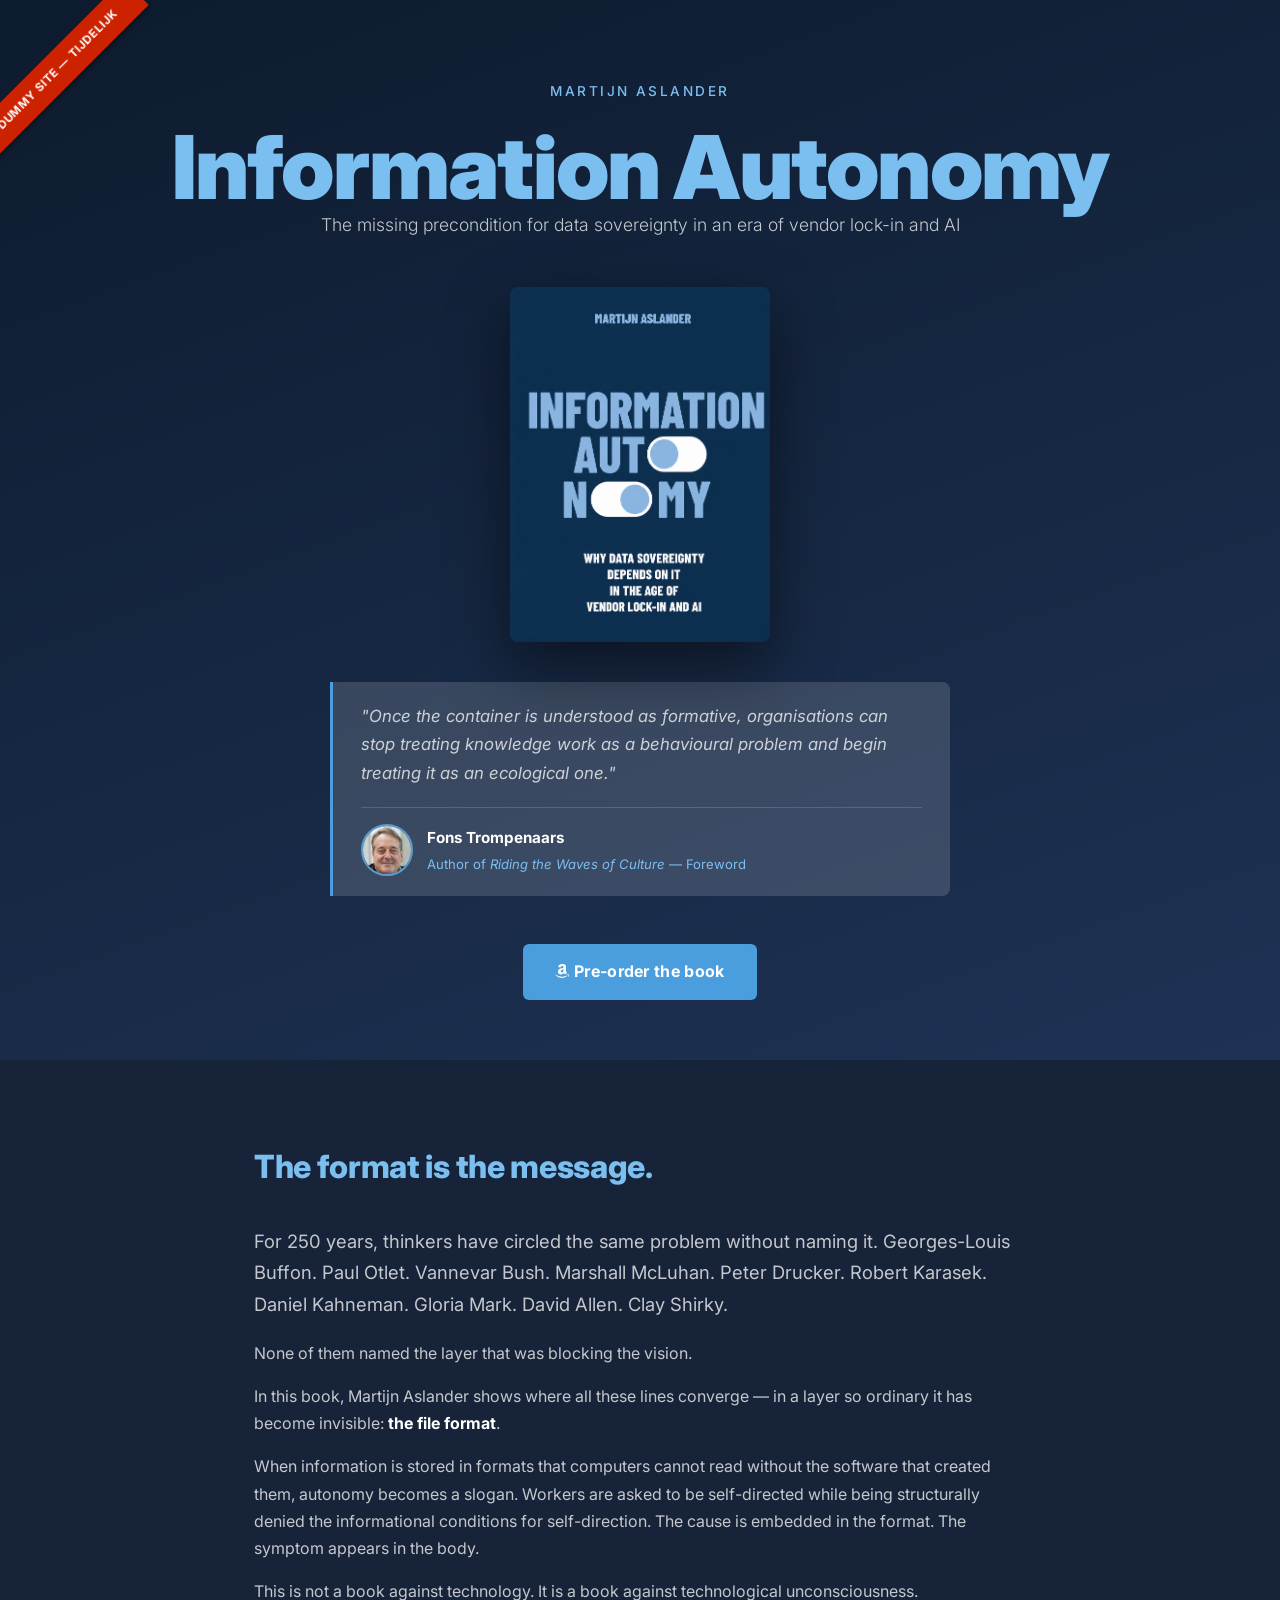
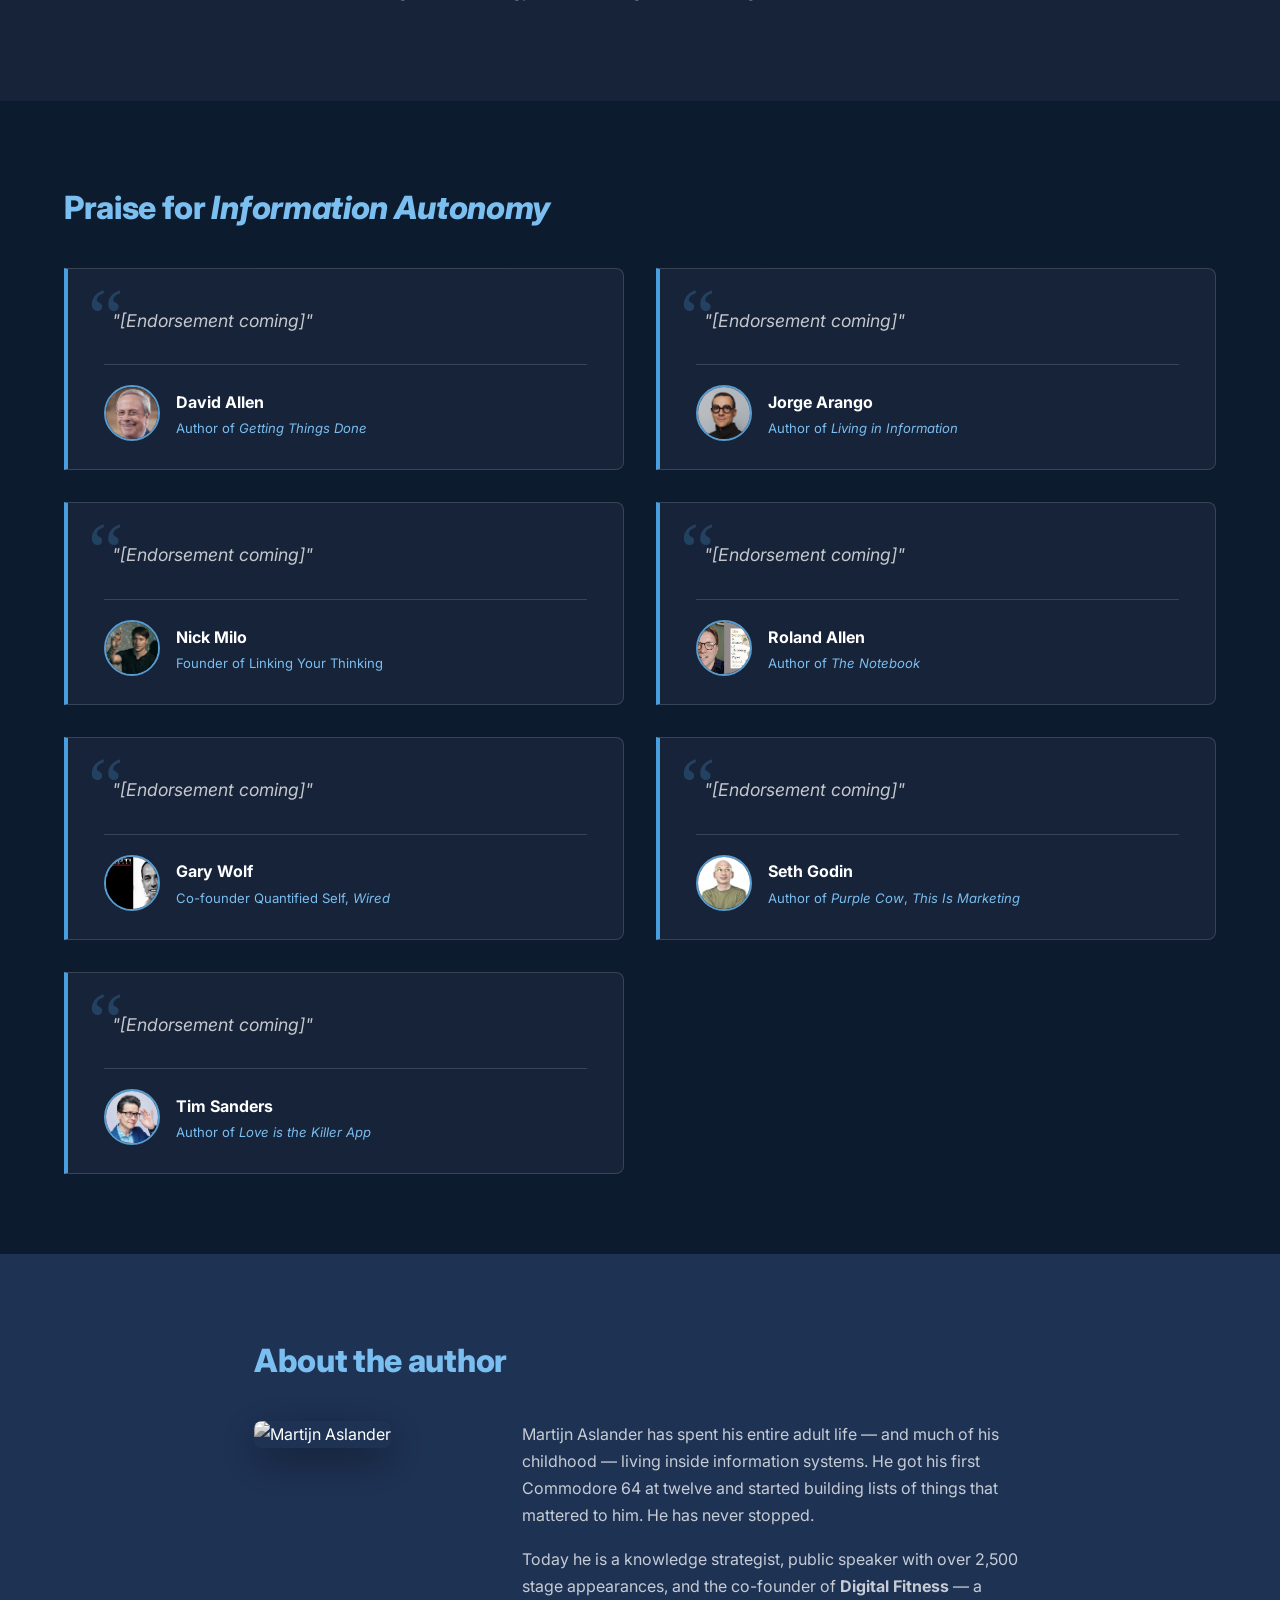
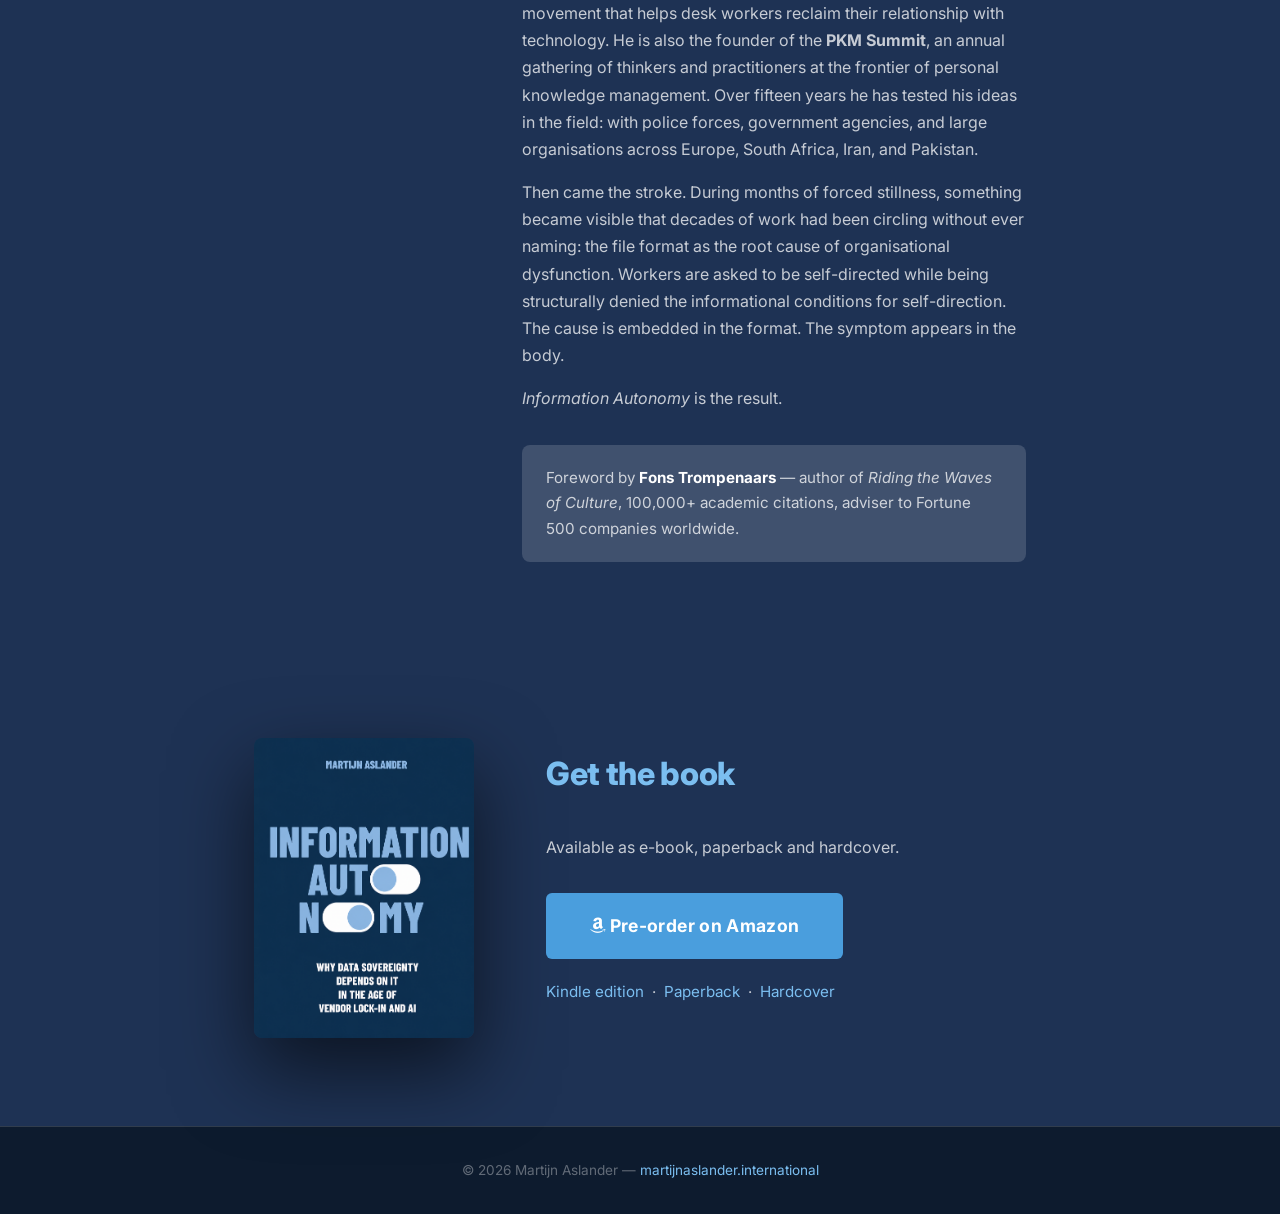
==== index.html @ 69459c2e "Add Fons Trompenaars photo to hero quote with attribution Co-Authored-By: Claude Sonnet 4.6 <noreply" ====
<!DOCTYPE html>
<html lang="en">
<head>
  <meta charset="UTF-8">
  <meta name="viewport" content="width=device-width, initial-scale=1.0">
  <meta name="description" content="Information Autonomy — The missing precondition for data sovereignty in an era of vendor lock-in and AI. By Martijn Aslander. Foreword by Fons Trompenaars.">
  <title>Information Autonomy — Martijn Aslander</title>
  <link rel="preconnect" href="https://fonts.googleapis.com">
  <link rel="preconnect" href="https://fonts.gstatic.com" crossorigin>
  <link href="https://fonts.googleapis.com/css2?family=Inter:wght@300;400;500;600;700;800;900&display=swap" rel="stylesheet">
  <link rel="stylesheet" href="style.css">
  <link rel="stylesheet" href="https://cdnjs.cloudflare.com/ajax/libs/font-awesome/6.5.0/css/all.min.css">
</head>
<body>
  <div class="ribbon">Dummy Site — tijdelijk</div>

  <!-- HERO -->
  <section class="hero">
    <div class="container">
      <p class="author-name">Martijn Aslander</p>
      <h1 class="book-title">Information Autonomy</h1>
      <p class="subtitle">The missing precondition for data sovereignty in an era of vendor lock-in and AI</p>
      <div class="hero-cover">
        <img src="cover.png" alt="Information Autonomy — book cover" />
      </div>
      <blockquote class="hero-quote">
        <p class="hero-quote-text">"Once the container is understood as formative, organisations can stop treating knowledge work as a behavioural problem and begin treating it as an ecological one."</p>
        <cite>
          <img src="photos/fons-trompenaars.jpg" alt="Fons Trompenaars" class="hero-quote-photo" />
          <span class="hero-quote-attribution">
            <strong>Fons Trompenaars</strong>
            <span>Author of <em>Riding the Waves of Culture</em> — Foreword</span>
          </span>
        </cite>
      </blockquote>
      <a href="#order" class="btn-primary"><i class="fa-brands fa-amazon"></i> Pre-order the book</a>
    </div>
  </section>

  <!-- ARGUMENT -->
  <section class="argument">
    <div class="container">
      <h2>The format is the message.</h2>
      <p class="lead">For 250 years, thinkers have circled the same problem without naming it. Georges-Louis Buffon. Paul Otlet. Vannevar Bush. Marshall McLuhan. Peter Drucker. Robert Karasek. Daniel Kahneman. Gloria Mark. David Allen. Clay Shirky.</p>
      <p>None of them named the layer that was blocking the vision.</p>
      <p>In this book, Martijn Aslander shows where all these lines converge — in a layer so ordinary it has become invisible: <strong>the file format</strong>.</p>
      <p>When information is stored in formats that computers cannot read without the software that created them, autonomy becomes a slogan. Workers are asked to be self-directed while being structurally denied the informational conditions for self-direction. The cause is embedded in the format. The symptom appears in the body.</p>
      <p>This is not a book against technology. It is a book against technological unconsciousness.</p>
    </div>
  </section>

  <!-- ENDORSEMENTS -->
  <section class="endorsements">
    <div class="container">
      <h2>Praise for <em>Information Autonomy</em></h2>
      <div class="quotes-grid">

        <div class="quote-card">
          <p class="quote-text">"[Endorsement coming]"</p>
          <div class="quote-header">
            <img src="photos/david-allen.jpg" alt="David Allen" class="quote-photo" onerror="this.style.display='none'" />
            <div>
              <p class="quote-author">David Allen</p>
              <p class="quote-role">Author of <em>Getting Things Done</em></p>
            </div>
          </div>
        </div>

        <div class="quote-card">
          <p class="quote-text">"[Endorsement coming]"</p>
          <div class="quote-header">
            <img src="photos/jorge-arango.jpg" alt="Jorge Arango" class="quote-photo" onerror="this.style.display='none'" />
            <div>
              <p class="quote-author">Jorge Arango</p>
              <p class="quote-role">Author of <em>Living in Information</em></p>
            </div>
          </div>
        </div>

        <div class="quote-card">
          <p class="quote-text">"[Endorsement coming]"</p>
          <div class="quote-header">
            <img src="photos/nick-milo.jpg" alt="Nick Milo" class="quote-photo" onerror="this.style.display='none'" />
            <div>
              <p class="quote-author">Nick Milo</p>
              <p class="quote-role">Founder of Linking Your Thinking</p>
            </div>
          </div>
        </div>

        <div class="quote-card">
          <p class="quote-text">"[Endorsement coming]"</p>
          <div class="quote-header">
            <img src="photos/roland-allen.jpg" alt="Roland Allen" class="quote-photo" onerror="this.style.display='none'" />
            <div>
              <p class="quote-author">Roland Allen</p>
              <p class="quote-role">Author of <em>The Notebook</em></p>
            </div>
          </div>
        </div>

        <div class="quote-card">
          <p class="quote-text">"[Endorsement coming]"</p>
          <div class="quote-header">
            <img src="photos/gary-wolf.jpg" alt="Gary Wolf" class="quote-photo" onerror="this.style.display='none'" />
            <div>
              <p class="quote-author">Gary Wolf</p>
              <p class="quote-role">Co-founder Quantified Self, <em>Wired</em></p>
            </div>
          </div>
        </div>

        <div class="quote-card">
          <p class="quote-text">"[Endorsement coming]"</p>
          <div class="quote-header">
            <img src="photos/seth-godin.jpg" alt="Seth Godin" class="quote-photo" onerror="this.style.display='none'" />
            <div>
              <p class="quote-author">Seth Godin</p>
              <p class="quote-role">Author of <em>Purple Cow</em>, <em>This Is Marketing</em></p>
            </div>
          </div>
        </div>

        <div class="quote-card">
          <p class="quote-text">"[Endorsement coming]"</p>
          <div class="quote-header">
            <img src="photos/tim-sanders.jpg" alt="Tim Sanders" class="quote-photo" onerror="this.style.display='none'" />
            <div>
              <p class="quote-author">Tim Sanders</p>
              <p class="quote-role">Author of <em>Love is the Killer App</em></p>
            </div>
          </div>
        </div>

      </div>
    </div>
  </section>

  <!-- ABOUT -->
  <section class="about">
    <div class="container">
      <h2>About the author</h2>
      <div class="about-inner">
        <div class="about-photo">
          <img src="martijn.jpg" alt="Martijn Aslander" />
        </div>
        <div class="about-text">
          <p>Martijn Aslander has spent his entire adult life — and much of his childhood — living inside information systems. He got his first Commodore 64 at twelve and started building lists of things that mattered to him. He has never stopped.</p>
          <p>Today he is a knowledge strategist, public speaker with over 2,500 stage appearances, and the co-founder of <strong>Digital Fitness</strong> — a movement that helps desk workers reclaim their relationship with technology. He is also the founder of the <strong>PKM Summit</strong>, an annual gathering of thinkers and practitioners at the frontier of personal knowledge management. Over fifteen years he has tested his ideas in the field: with police forces, government agencies, and large organisations across Europe, South Africa, Iran, and Pakistan.</p>
          <p>Then came the stroke. During months of forced stillness, something became visible that decades of work had been circling without ever naming: the file format as the root cause of organisational dysfunction. Workers are asked to be self-directed while being structurally denied the informational conditions for self-direction. The cause is embedded in the format. The symptom appears in the body.</p>
          <p><em>Information Autonomy</em> is the result.</p>
          <p class="foreword-note">Foreword by <strong>Fons Trompenaars</strong> — author of <em>Riding the Waves of Culture</em>, 100,000+ academic citations, adviser to Fortune 500 companies worldwide.</p>
        </div>
      </div>
    </div>
  </section>

  <!-- ORDER -->
  <section class="order" id="order">
    <div class="container">
      <div class="order-inner">
        <div class="order-cover">
          <img src="cover.png" alt="Information Autonomy book cover" />
        </div>
        <div class="order-content">
          <h2>Get the book</h2>
          <p>Available as e-book, paperback and hardcover.</p>
          <a href="#" class="btn-primary btn-large"><i class="fa-brands fa-amazon"></i> Pre-order on Amazon</a>
          <p class="order-links">
            <a href="#">Kindle edition</a> &nbsp;·&nbsp;
            <a href="#">Paperback</a> &nbsp;·&nbsp;
            <a href="#">Hardcover</a>
          </p>
        </div>
      </div>
    </div>
  </section>

  <!-- FOOTER -->
  <footer>
    <div class="container">
      <p>© 2026 Martijn Aslander — <a href="https://martijnaslander.international">martijnaslander.international</a></p>
    </div>
  </footer>

</body>
</html>
---- style.css ----
/* =============================================
   Information Autonomy — Website
   Kleurpalet gebaseerd op boekcover
   ============================================= */

:root {
  --navy:       #0d1b2e;
  --navy-mid:   #162338;
  --navy-light: #1e3254;
  --blue:       #4a9edd;
  --blue-light: #7bbef0;
  --white:      #ffffff;
  --white-dim:  rgba(255,255,255,0.75);
  --white-faint:rgba(255,255,255,0.15);
}

*, *::before, *::after { box-sizing: border-box; margin: 0; padding: 0; }

html { scroll-behavior: smooth; }

body {
  font-family: 'Inter', sans-serif;
  background: var(--navy);
  color: var(--white);
  line-height: 1.7;
}

.container {
  max-width: 820px;
  margin: 0 auto;
  padding: 0 24px;
}

/* ---- RIBBON ---- */
.ribbon {
  position: fixed;
  top: 52px;
  left: -52px;
  width: 220px;
  background: #cc2200;
  color: #fff;
  font-size: 0.72rem;
  font-weight: 700;
  letter-spacing: 0.05em;
  text-align: center;
  padding: 8px 0;
  transform: rotate(-45deg);
  z-index: 9999;
  text-transform: uppercase;
  box-shadow: 0 2px 8px rgba(0,0,0,0.4);
  white-space: nowrap;
}

/* ---- HERO ---- */
.hero {
  min-height: 100vh;
  display: flex;
  align-items: center;
  background: linear-gradient(160deg, var(--navy) 0%, var(--navy-light) 100%);
  padding: 80px 0 60px;
  text-align: center;
}

.hero .container {
  max-width: 1100px;
}

.hero-cover {
  margin: 32px auto;
  width: 260px;
}

.hero-cover img {
  width: 100%;
  border-radius: 8px;
  box-shadow: 0 24px 60px rgba(0,0,0,0.5);
}

.author-name {
  font-size: 0.85rem;
  font-weight: 500;
  letter-spacing: 0.18em;
  text-transform: uppercase;
  color: var(--blue-light);
  margin-bottom: 20px;
}

.book-title {
  font-size: clamp(2.8rem, 7vw, 5.5rem);
  font-weight: 900;
  line-height: 1.0;
  color: var(--blue-light);
  letter-spacing: -0.02em;
  margin-bottom: 0;
  white-space: nowrap;
}

.subtitle {
  font-size: 1.1rem;
  font-weight: 300;
  color: var(--white-dim);
  margin-bottom: 48px;
  line-height: 1.6;
}

.hero-quote {
  border-left: 3px solid var(--blue);
  padding: 20px 28px;
  margin: 0 auto 48px;
  max-width: 620px;
  text-align: left;
  font-size: 1.05rem;
  font-style: italic;
  color: var(--white-dim);
  background: var(--white-faint);
  border-radius: 0 8px 8px 0;
}

.hero-quote-text {
  margin: 0 0 20px 0;
}

.hero-quote cite {
  display: flex;
  align-items: center;
  gap: 14px;
  font-style: normal;
  border-top: 1px solid var(--white-faint);
  padding-top: 16px;
}

.hero-quote-photo {
  width: 52px;
  height: 52px;
  border-radius: 50%;
  object-fit: cover;
  object-position: top;
  border: 2px solid var(--blue);
  flex-shrink: 0;
  filter: grayscale(20%);
}

.hero-quote-attribution {
  display: flex;
  flex-direction: column;
  gap: 2px;
}

.hero-quote-attribution strong {
  color: var(--white);
  font-size: 0.95rem;
}

.hero-quote-attribution span {
  color: var(--blue-light);
  font-size: 0.82rem;
}

/* ---- BUTTONS ---- */
.btn-primary {
  display: inline-block;
  background: var(--blue);
  color: var(--white);
  font-weight: 700;
  font-size: 1rem;
  padding: 14px 32px;
  border-radius: 6px;
  text-decoration: none;
  transition: background 0.2s, transform 0.1s;
  letter-spacing: 0.02em;
}

.btn-primary:hover {
  background: var(--blue-light);
  transform: translateY(-1px);
}

.btn-large {
  font-size: 1.1rem;
  padding: 18px 44px;
}

.btn-secondary {
  display: inline-block;
  background: transparent;
  color: var(--blue-light);
  border: 2px solid var(--blue);
  font-weight: 700;
  font-size: 1rem;
  padding: 14px 32px;
  border-radius: 6px;
  text-decoration: none;
  transition: background 0.2s, color 0.2s;
  letter-spacing: 0.02em;
}

.btn-secondary:hover {
  background: var(--blue);
  color: var(--white);
}

.order-buttons {
  display: flex;
  gap: 16px;
  justify-content: center;
  flex-wrap: wrap;
  margin-bottom: 24px;
}

/* ---- SECTIONS ---- */
section {
  padding: 80px 0;
}

section h2 {
  font-size: 2rem;
  font-weight: 800;
  color: var(--blue-light);
  margin-bottom: 32px;
  letter-spacing: -0.01em;
}

/* ---- ARGUMENT ---- */
.argument {
  background: var(--navy-mid);
}

.argument .lead {
  font-size: 1.15rem;
  color: var(--white-dim);
  margin-bottom: 20px;
}

.argument p {
  color: var(--white-dim);
  margin-bottom: 16px;
  font-size: 1rem;
}

.argument strong {
  color: var(--white);
}

/* ---- ENDORSEMENTS ---- */
.endorsements {
  background: var(--navy);
}

.endorsements .container {
  max-width: 1200px;
}

.quotes-grid {
  display: grid;
  grid-template-columns: repeat(2, 1fr);
  gap: 32px;
}

.quote-card {
  background: var(--navy-mid);
  border: 1px solid var(--white-faint);
  border-left: 4px solid var(--blue);
  border-radius: 0 8px 8px 0;
  padding: 36px 36px 28px;
  display: flex;
  flex-direction: column;
  justify-content: space-between;
  position: relative;
}

.quote-card::before {
  content: '\201C';
  font-size: 5rem;
  color: var(--blue);
  opacity: 0.25;
  position: absolute;
  top: 8px;
  left: 20px;
  line-height: 1;
  font-family: Georgia, serif;
  pointer-events: none;
}

.quote-text {
  font-style: italic;
  color: var(--white-dim);
  font-size: 1.1rem;
  line-height: 1.8;
  margin: 0 0 28px 0;
  padding-left: 8px;
}

.quote-header {
  display: flex;
  align-items: center;
  gap: 16px;
  padding-top: 20px;
  border-top: 1px solid var(--white-faint);
}

.quote-photo {
  width: 56px;
  height: 56px;
  border-radius: 50%;
  object-fit: cover;
  object-position: top;
  border: 2px solid var(--blue);
  flex-shrink: 0;
  filter: grayscale(20%);
}

.quote-author {
  font-weight: 700;
  font-size: 1rem;
  color: var(--white);
  margin: 0 0 3px 0;
}

.quote-role {
  font-size: 0.82rem;
  color: var(--blue-light);
  margin: 0;
  line-height: 1.4;
}

/* ---- ABOUT ---- */
.about {
  background: var(--navy-light);
}

.about-inner {
  display: flex;
  gap: 48px;
  align-items: flex-start;
}

.about-photo {
  flex: 0 0 220px;
}

.about-photo img {
  width: 100%;
  border-radius: 8px;
  filter: grayscale(100%);
  box-shadow: 0 12px 40px rgba(0,0,0,0.4);
}

.about-text {
  flex: 1;
}

.about p {
  color: var(--white-dim);
  margin-bottom: 16px;
}

.foreword-note {
  margin-top: 32px;
  padding: 20px 24px;
  background: var(--white-faint);
  border-radius: 8px;
  font-size: 0.95rem;
}

.foreword-note strong {
  color: var(--white);
}

/* ---- ORDER ---- */
.order {
  background: var(--navy-light);
}

.order-inner {
  display: flex;
  gap: 72px;
  align-items: center;
}

.order-cover {
  flex: 0 0 220px;
}

.order-cover img {
  width: 100%;
  border-radius: 8px;
  box-shadow: 0 32px 80px rgba(0,0,0,0.6);
}

.order-content {
  flex: 1;
}

.order-content h2 {
  text-align: left;
}

.order p {
  color: var(--white-dim);
  margin-bottom: 32px;
}

.order-links {
  margin-top: 20px;
  font-size: 0.95rem;
}

.order-links a {
  color: var(--blue-light);
  text-decoration: none;
  transition: color 0.2s;
}

.order-links a:hover {
  color: var(--white);
  text-decoration: underline;
}

@media (max-width: 768px) {
  .order-inner { flex-direction: column; gap: 40px; text-align: center; }
  .order-cover { flex: 0 0 auto; width: 180px; }
  .order-content h2 { text-align: center; }
}

/* ---- FOOTER ---- */
footer {
  background: var(--navy);
  padding: 32px 0;
  text-align: center;
  font-size: 0.85rem;
  color: rgba(255,255,255,0.35);
  border-top: 1px solid var(--white-faint);
}

footer a {
  color: var(--blue-light);
  text-decoration: none;
}

/* ---- RESPONSIVE ---- */
@media (max-width: 768px) {
  .hero-inner { flex-direction: column-reverse; gap: 40px; }
  .hero-cover { flex: 0 0 auto; width: 220px; }
  .hero-text { text-align: center; }
  .about-inner { flex-direction: column; }
  .about-photo { flex: 0 0 auto; width: 180px; }
  .quotes-grid { grid-template-columns: 1fr; }
}

@media (max-width: 600px) {
  .book-title { font-size: 3.2rem; }
  .hero-quote { padding: 16px 18px; }
  section { padding: 56px 0; }
  section h2 { font-size: 1.6rem; }
}
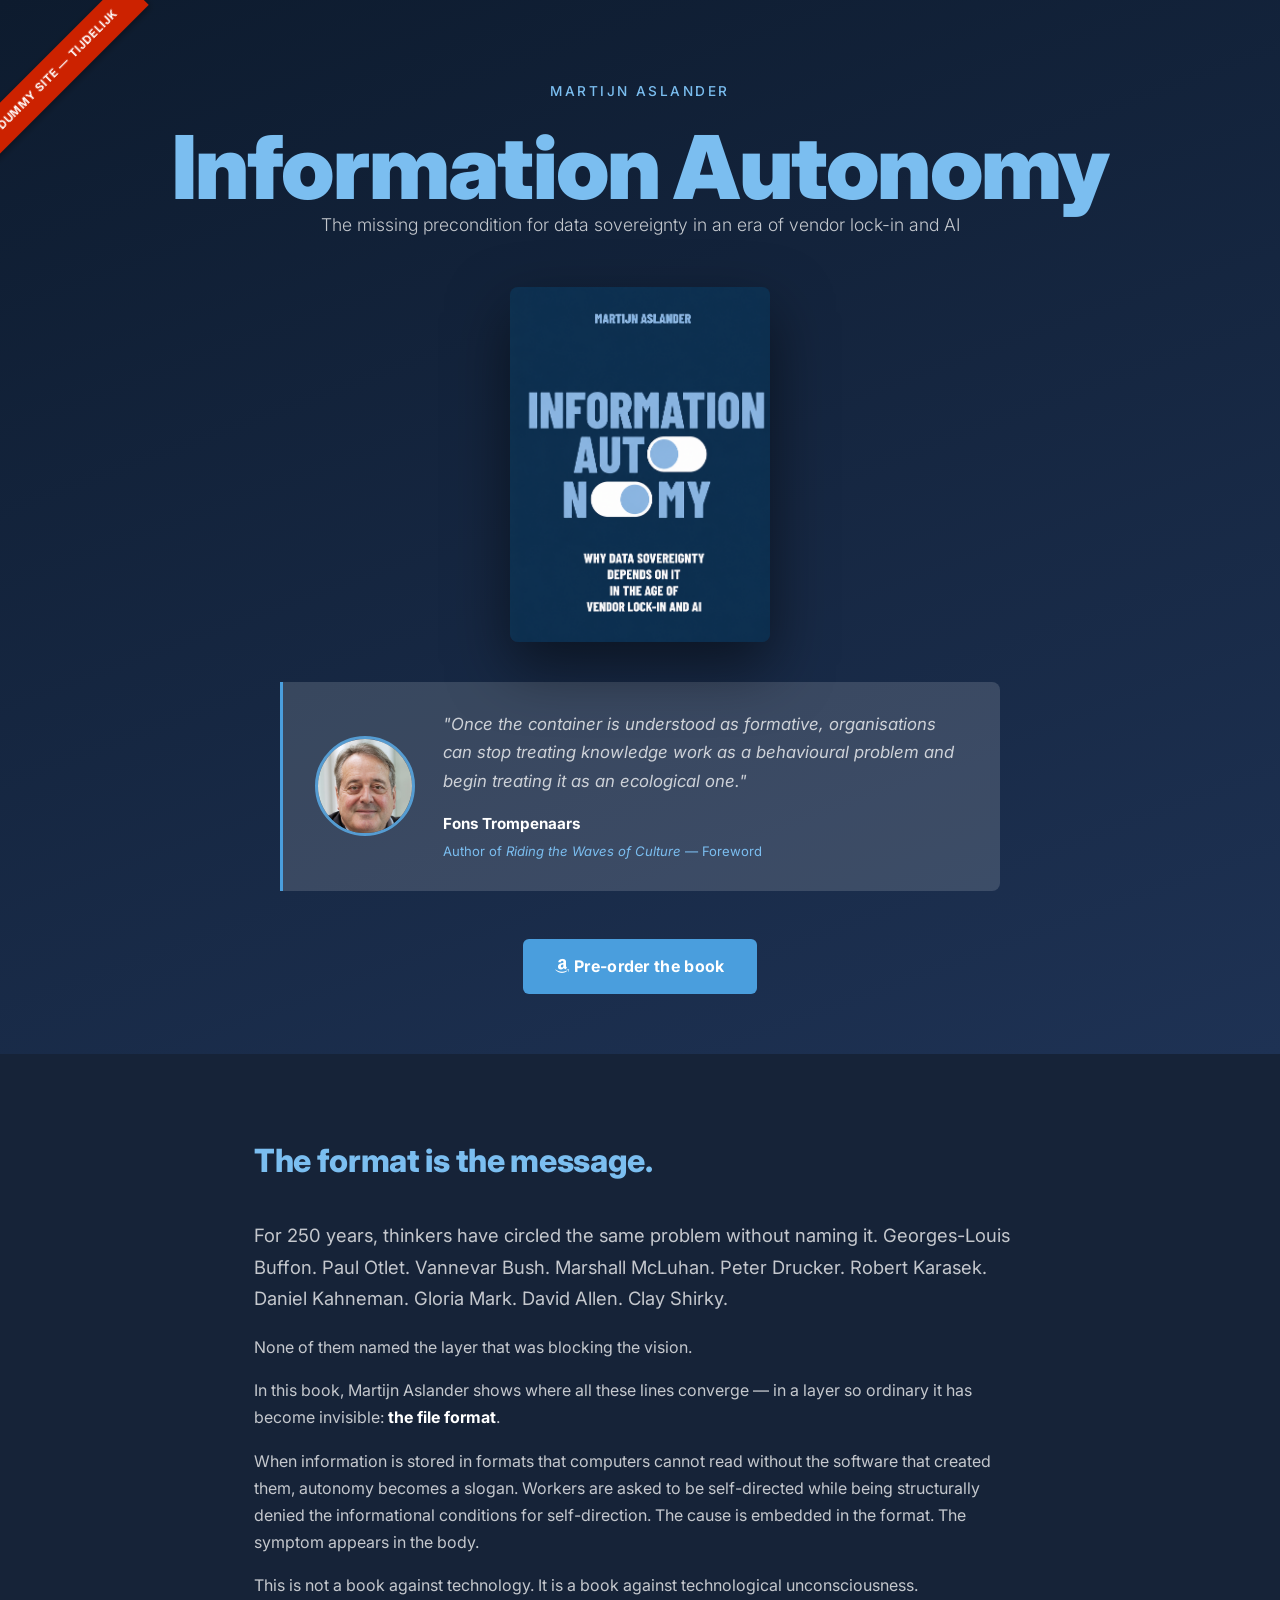
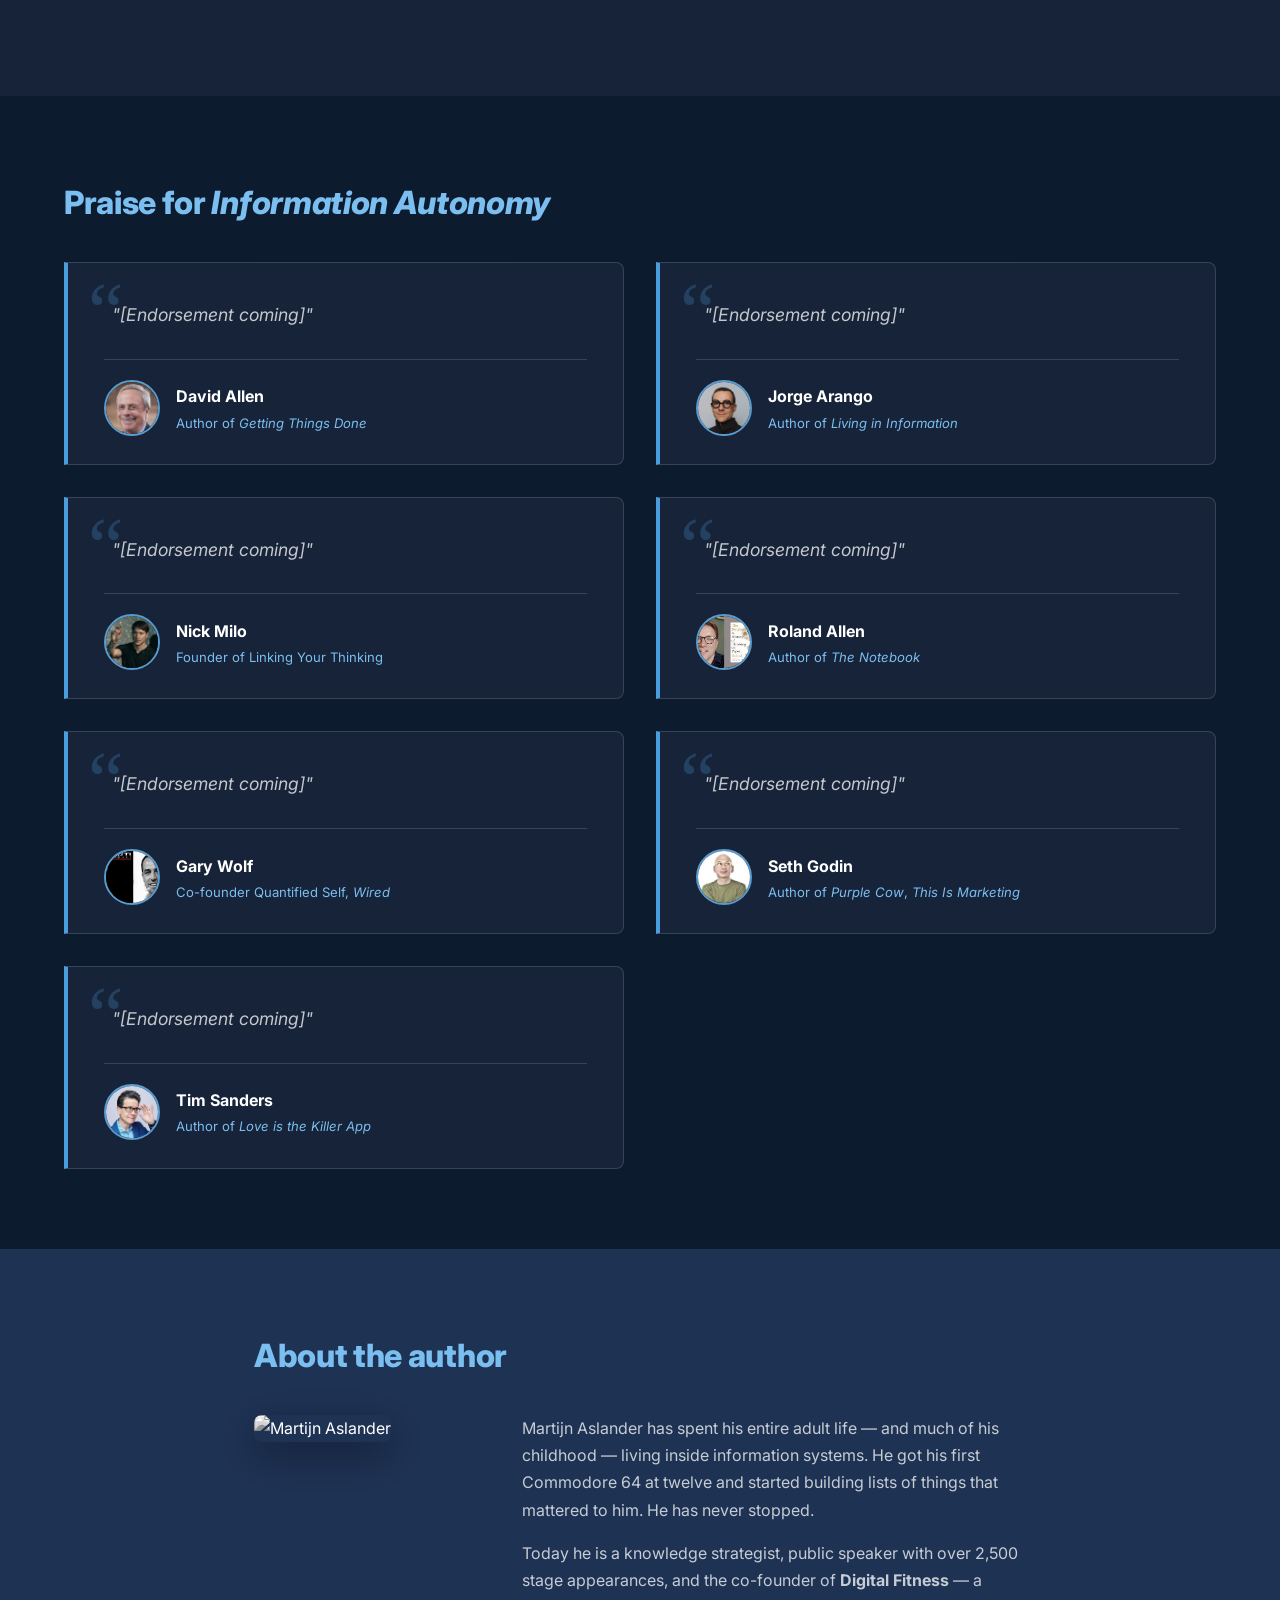
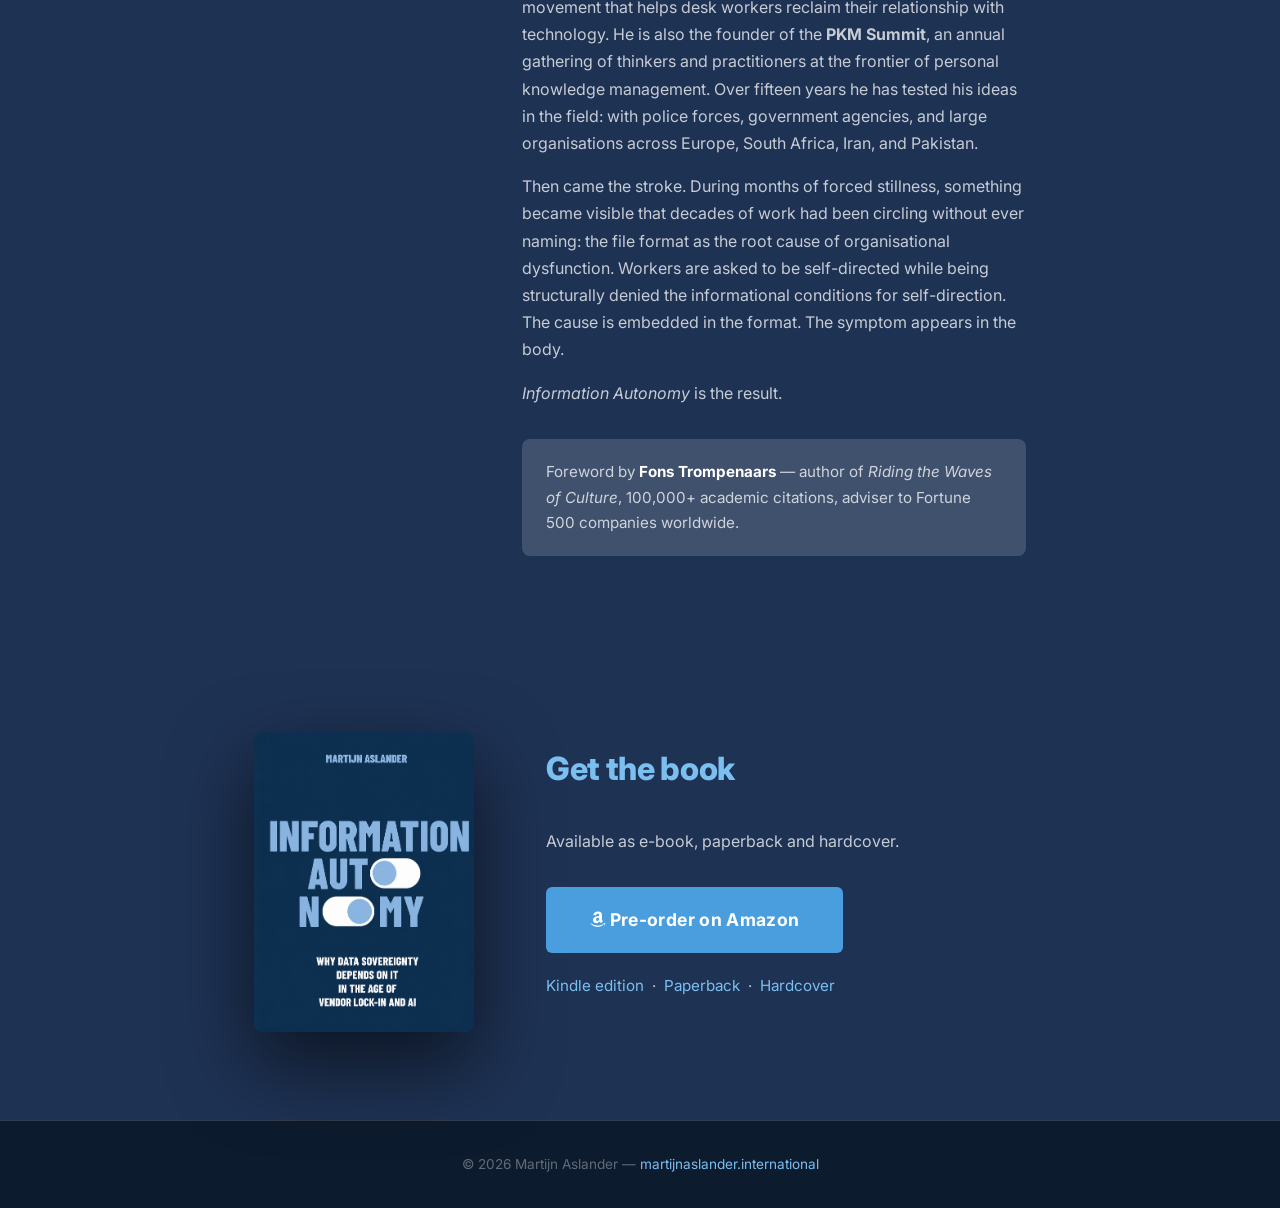
==== commit e7bce1d4: "Hero quote: large Fons photo left, quote+attribution right Co-Authored-By: Claude Sonnet 4.6 <norepl" ====
--- a/index.html
+++ b/index.html
@@ -24,14 +24,14 @@
         <img src="cover.png" alt="Information Autonomy — book cover" />
       </div>
       <blockquote class="hero-quote">
-        <p class="hero-quote-text">"Once the container is understood as formative, organisations can stop treating knowledge work as a behavioural problem and begin treating it as an ecological one."</p>
-        <cite>
-          <img src="photos/fons-trompenaars.jpg" alt="Fons Trompenaars" class="hero-quote-photo" />
-          <span class="hero-quote-attribution">
+        <img src="photos/fons-trompenaars.jpg" alt="Fons Trompenaars" class="hero-quote-photo" />
+        <div class="hero-quote-body">
+          <p class="hero-quote-text">"Once the container is understood as formative, organisations can stop treating knowledge work as a behavioural problem and begin treating it as an ecological one."</p>
+          <cite>
             <strong>Fons Trompenaars</strong>
             <span>Author of <em>Riding the Waves of Culture</em> — Foreword</span>
-          </span>
-        </cite>
+          </cite>
+        </div>
       </blockquote>
       <a href="#order" class="btn-primary"><i class="fa-brands fa-amazon"></i> Pre-order the book</a>
     </div>
--- a/style.css
+++ b/style.css
@@ -104,54 +104,54 @@
 }
 
 .hero-quote {
+  display: flex;
+  align-items: center;
+  gap: 28px;
+  padding: 28px 32px;
+  margin: 0 auto 48px;
+  max-width: 720px;
+  text-align: left;
+  font-style: italic;
+  color: var(--white-dim);
+  background: var(--white-faint);
   border-left: 3px solid var(--blue);
-  padding: 20px 28px;
-  margin: 0 auto 48px;
-  max-width: 620px;
-  text-align: left;
-  font-size: 1.05rem;
-  font-style: italic;
-  color: var(--white-dim);
-  background: var(--white-faint);
   border-radius: 0 8px 8px 0;
 }
 
-.hero-quote-text {
-  margin: 0 0 20px 0;
-}
-
-.hero-quote cite {
-  display: flex;
-  align-items: center;
-  gap: 14px;
-  font-style: normal;
-  border-top: 1px solid var(--white-faint);
-  padding-top: 16px;
-}
-
 .hero-quote-photo {
-  width: 52px;
-  height: 52px;
+  width: 100px;
+  height: 100px;
   border-radius: 50%;
   object-fit: cover;
   object-position: top;
-  border: 2px solid var(--blue);
+  border: 3px solid var(--blue);
   flex-shrink: 0;
-  filter: grayscale(20%);
-}
-
-.hero-quote-attribution {
+  filter: grayscale(15%);
+}
+
+.hero-quote-body {
+  flex: 1;
+}
+
+.hero-quote-text {
+  font-size: 1.05rem;
+  line-height: 1.7;
+  margin: 0 0 16px 0;
+}
+
+.hero-quote cite {
   display: flex;
   flex-direction: column;
-  gap: 2px;
-}
-
-.hero-quote-attribution strong {
+  gap: 3px;
+  font-style: normal;
+}
+
+.hero-quote cite strong {
   color: var(--white);
   font-size: 0.95rem;
 }
 
-.hero-quote-attribution span {
+.hero-quote cite span {
   color: var(--blue-light);
   font-size: 0.82rem;
 }
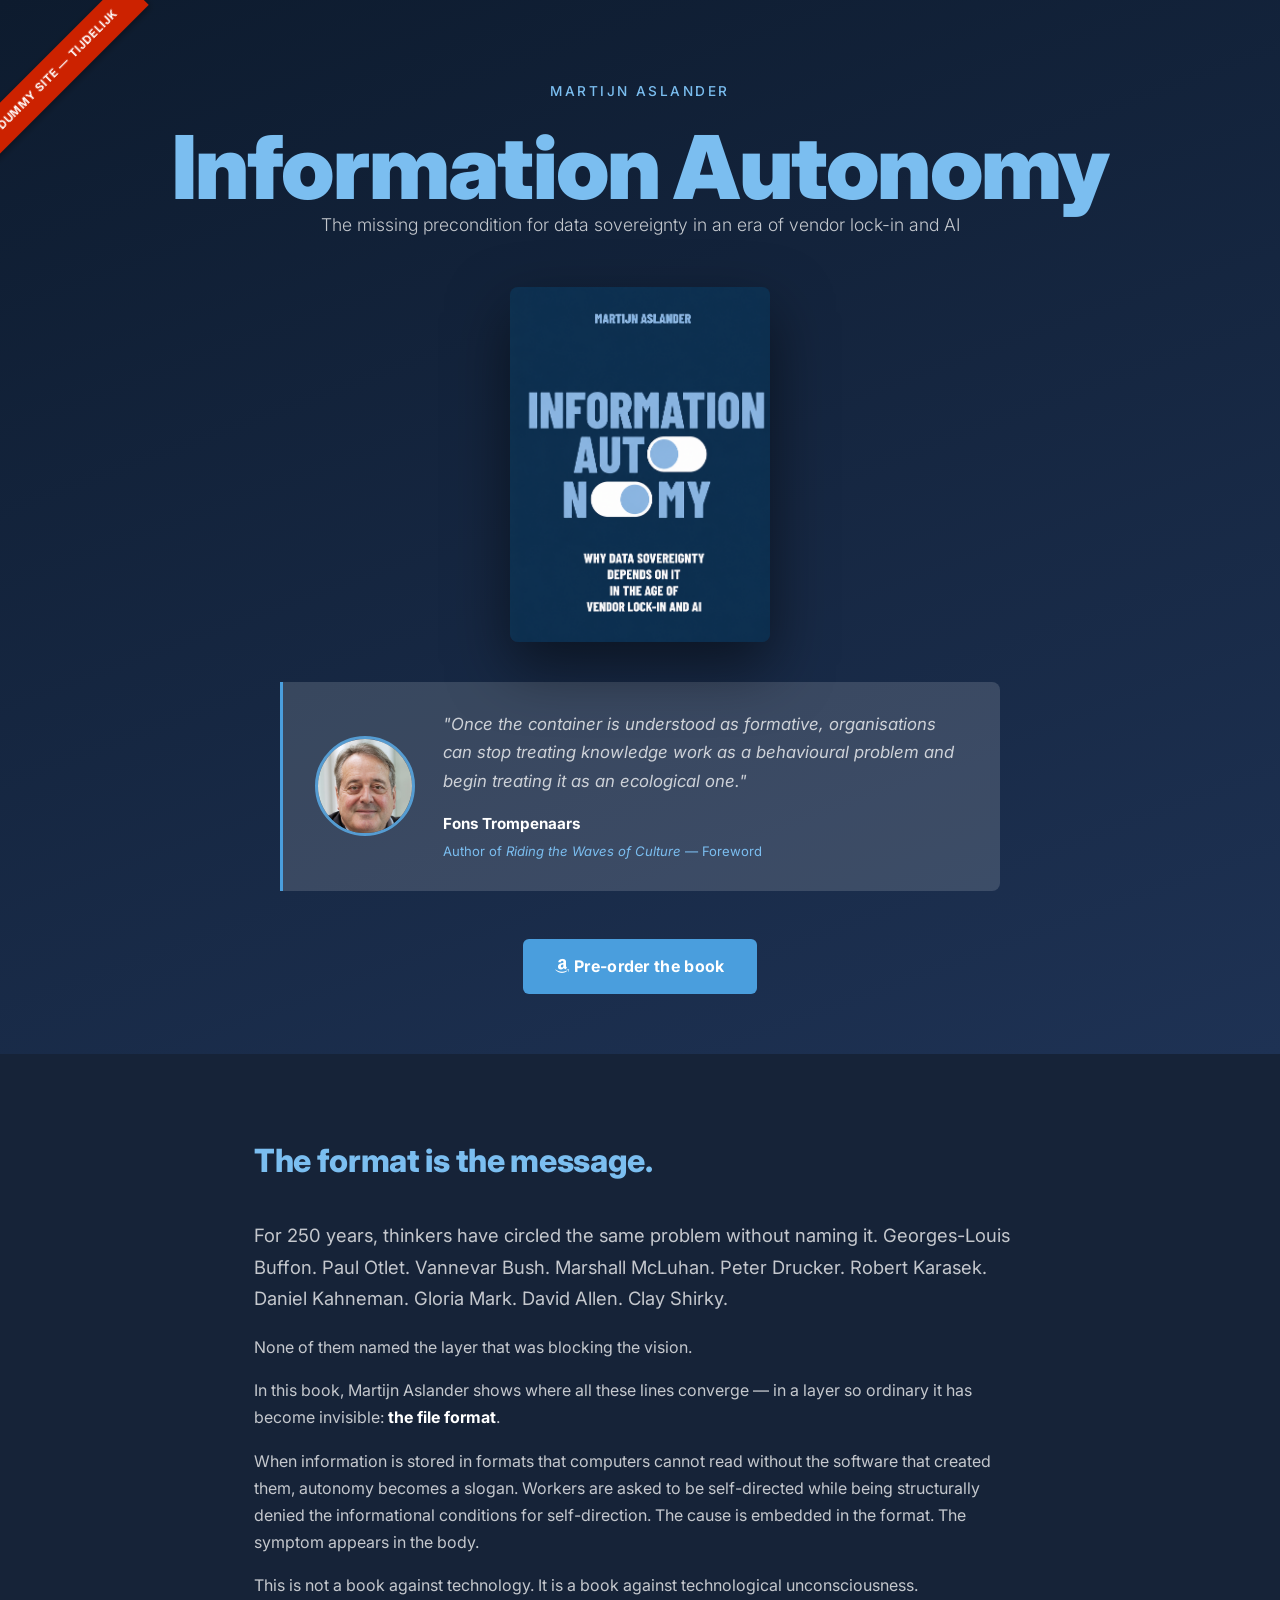
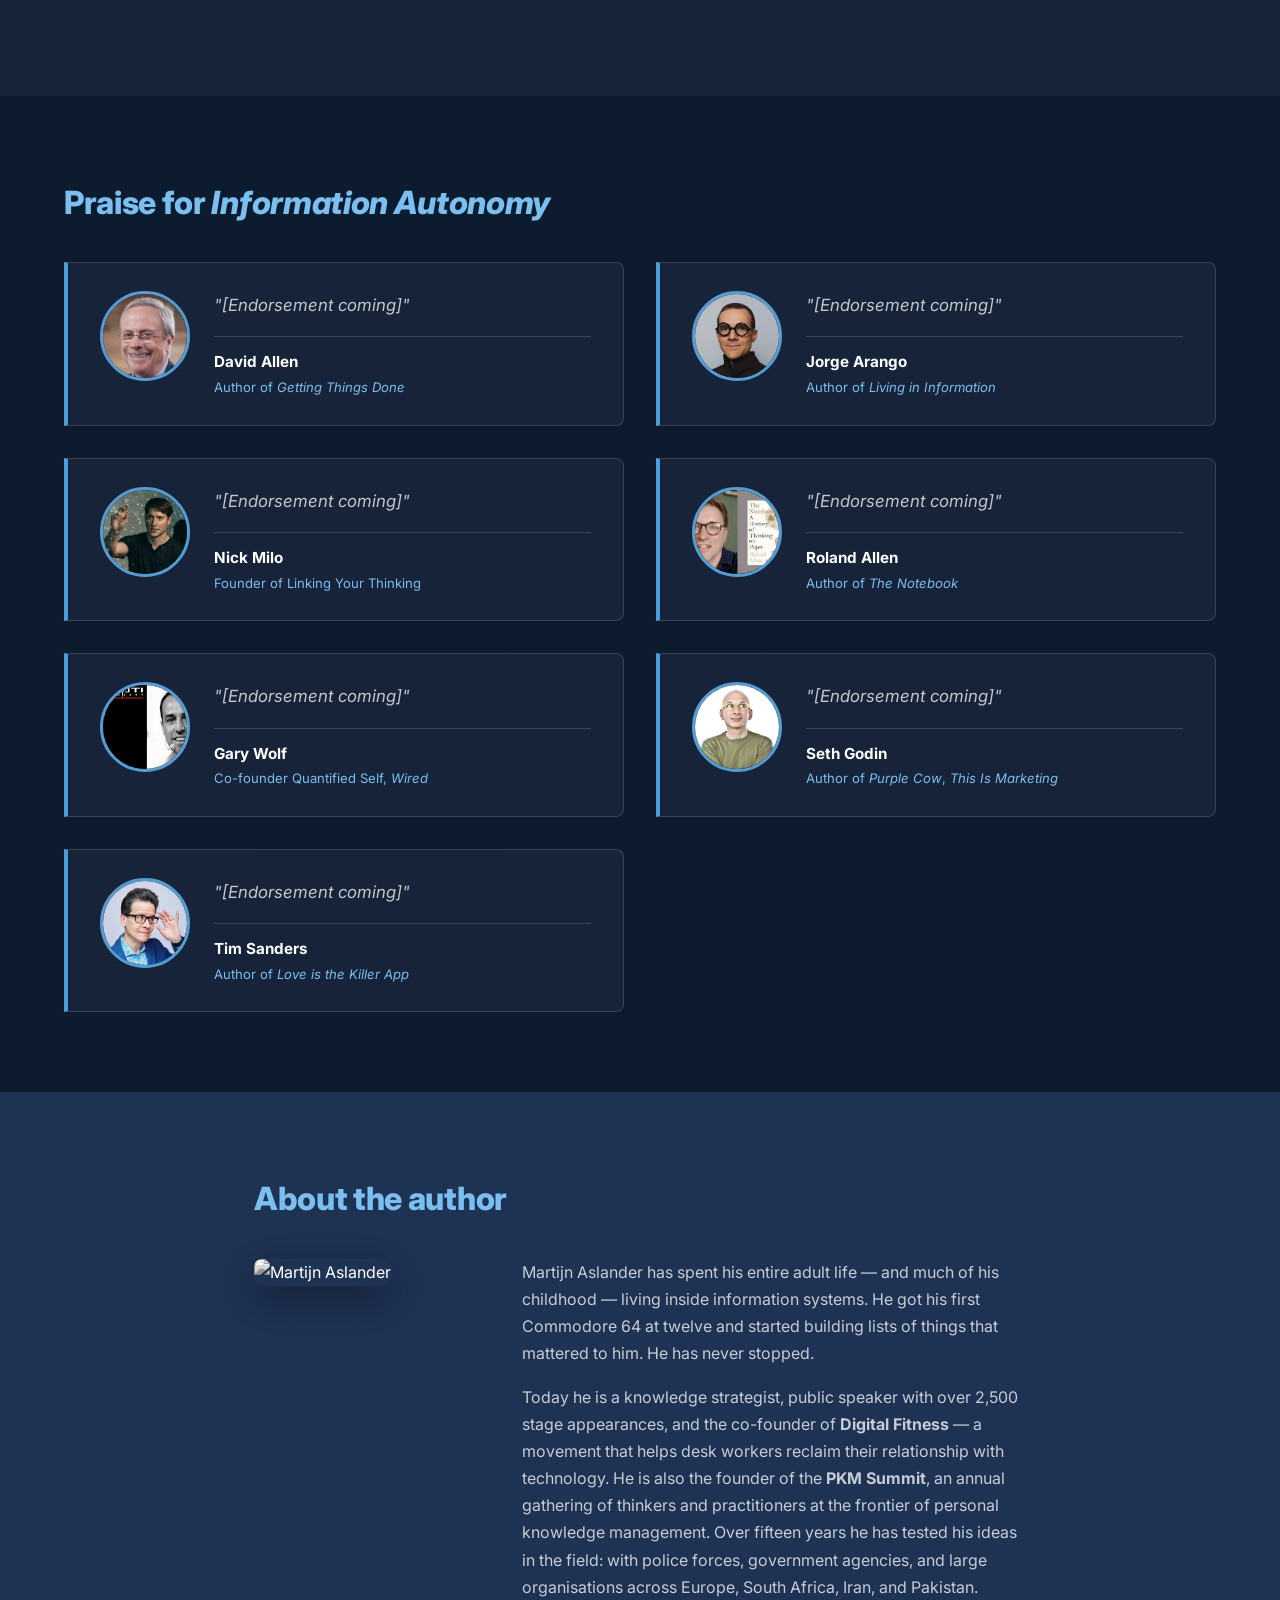
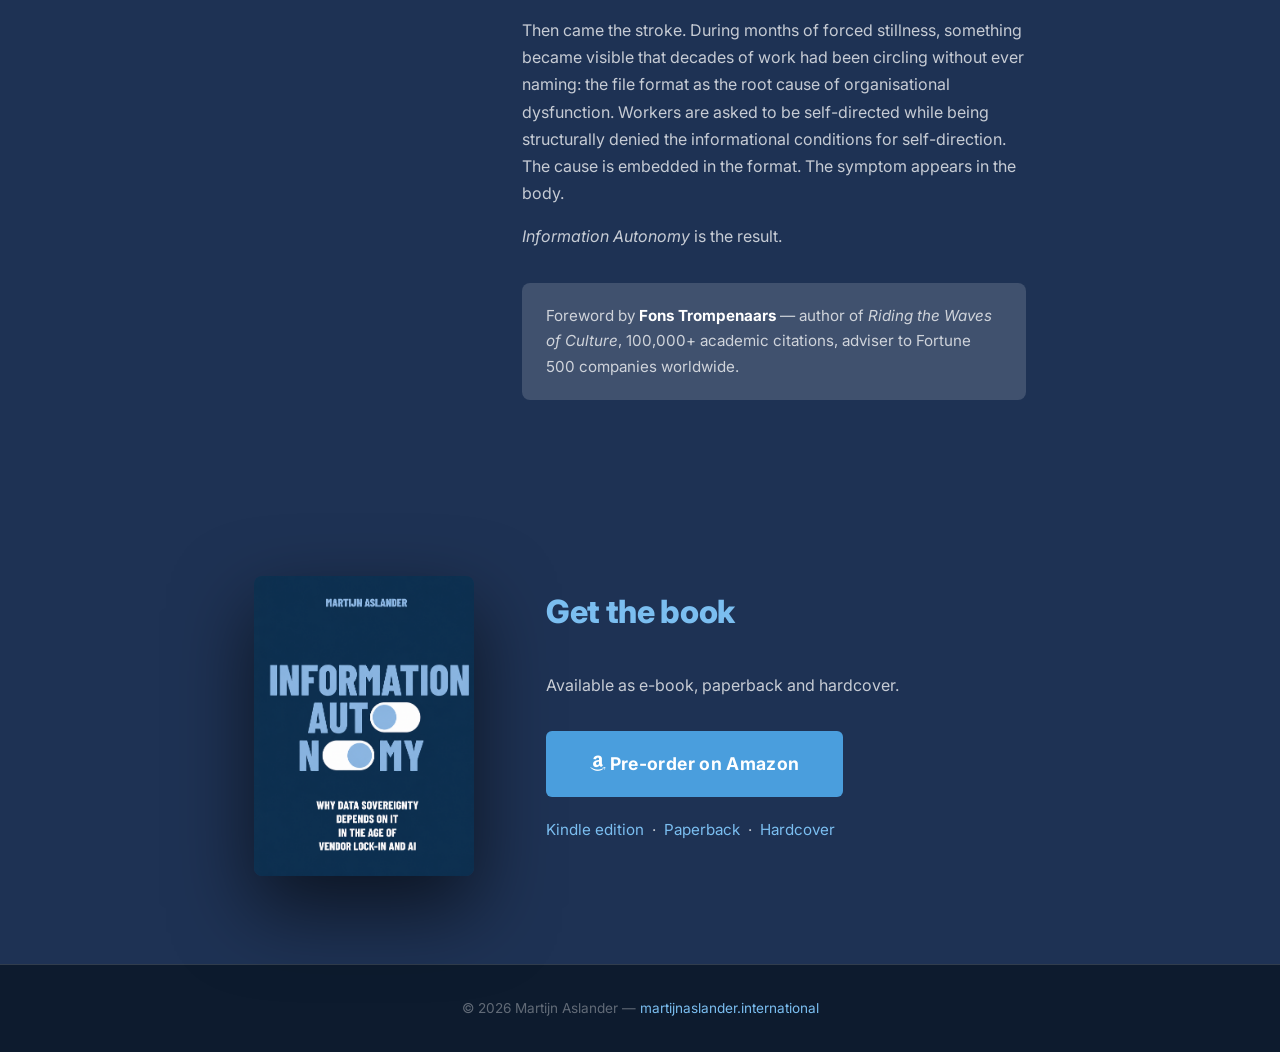
==== commit dbdbb7cd: "Endorsement cards: large photo left, quote+attribution right Co-Authored-By: Claude Sonnet 4.6 <nore" ====
--- a/index.html
+++ b/index.html
@@ -56,10 +56,10 @@
       <div class="quotes-grid">
 
         <div class="quote-card">
-          <p class="quote-text">"[Endorsement coming]"</p>
-          <div class="quote-header">
-            <img src="photos/david-allen.jpg" alt="David Allen" class="quote-photo" onerror="this.style.display='none'" />
-            <div>
+          <img src="photos/david-allen.jpg" alt="David Allen" class="quote-photo" onerror="this.style.display='none'" />
+          <div class="quote-body">
+            <p class="quote-text">"[Endorsement coming]"</p>
+            <div class="quote-attribution">
               <p class="quote-author">David Allen</p>
               <p class="quote-role">Author of <em>Getting Things Done</em></p>
             </div>
@@ -67,10 +67,10 @@
         </div>
 
         <div class="quote-card">
-          <p class="quote-text">"[Endorsement coming]"</p>
-          <div class="quote-header">
-            <img src="photos/jorge-arango.jpg" alt="Jorge Arango" class="quote-photo" onerror="this.style.display='none'" />
-            <div>
+          <img src="photos/jorge-arango.jpg" alt="Jorge Arango" class="quote-photo" onerror="this.style.display='none'" />
+          <div class="quote-body">
+            <p class="quote-text">"[Endorsement coming]"</p>
+            <div class="quote-attribution">
               <p class="quote-author">Jorge Arango</p>
               <p class="quote-role">Author of <em>Living in Information</em></p>
             </div>
@@ -78,10 +78,10 @@
         </div>
 
         <div class="quote-card">
-          <p class="quote-text">"[Endorsement coming]"</p>
-          <div class="quote-header">
-            <img src="photos/nick-milo.jpg" alt="Nick Milo" class="quote-photo" onerror="this.style.display='none'" />
-            <div>
+          <img src="photos/nick-milo.jpg" alt="Nick Milo" class="quote-photo" onerror="this.style.display='none'" />
+          <div class="quote-body">
+            <p class="quote-text">"[Endorsement coming]"</p>
+            <div class="quote-attribution">
               <p class="quote-author">Nick Milo</p>
               <p class="quote-role">Founder of Linking Your Thinking</p>
             </div>
@@ -89,10 +89,10 @@
         </div>
 
         <div class="quote-card">
-          <p class="quote-text">"[Endorsement coming]"</p>
-          <div class="quote-header">
-            <img src="photos/roland-allen.jpg" alt="Roland Allen" class="quote-photo" onerror="this.style.display='none'" />
-            <div>
+          <img src="photos/roland-allen.jpg" alt="Roland Allen" class="quote-photo" onerror="this.style.display='none'" />
+          <div class="quote-body">
+            <p class="quote-text">"[Endorsement coming]"</p>
+            <div class="quote-attribution">
               <p class="quote-author">Roland Allen</p>
               <p class="quote-role">Author of <em>The Notebook</em></p>
             </div>
@@ -100,10 +100,10 @@
         </div>
 
         <div class="quote-card">
-          <p class="quote-text">"[Endorsement coming]"</p>
-          <div class="quote-header">
-            <img src="photos/gary-wolf.jpg" alt="Gary Wolf" class="quote-photo" onerror="this.style.display='none'" />
-            <div>
+          <img src="photos/gary-wolf.jpg" alt="Gary Wolf" class="quote-photo" onerror="this.style.display='none'" />
+          <div class="quote-body">
+            <p class="quote-text">"[Endorsement coming]"</p>
+            <div class="quote-attribution">
               <p class="quote-author">Gary Wolf</p>
               <p class="quote-role">Co-founder Quantified Self, <em>Wired</em></p>
             </div>
@@ -111,10 +111,10 @@
         </div>
 
         <div class="quote-card">
-          <p class="quote-text">"[Endorsement coming]"</p>
-          <div class="quote-header">
-            <img src="photos/seth-godin.jpg" alt="Seth Godin" class="quote-photo" onerror="this.style.display='none'" />
-            <div>
+          <img src="photos/seth-godin.jpg" alt="Seth Godin" class="quote-photo" onerror="this.style.display='none'" />
+          <div class="quote-body">
+            <p class="quote-text">"[Endorsement coming]"</p>
+            <div class="quote-attribution">
               <p class="quote-author">Seth Godin</p>
               <p class="quote-role">Author of <em>Purple Cow</em>, <em>This Is Marketing</em></p>
             </div>
@@ -122,10 +122,10 @@
         </div>
 
         <div class="quote-card">
-          <p class="quote-text">"[Endorsement coming]"</p>
-          <div class="quote-header">
-            <img src="photos/tim-sanders.jpg" alt="Tim Sanders" class="quote-photo" onerror="this.style.display='none'" />
-            <div>
+          <img src="photos/tim-sanders.jpg" alt="Tim Sanders" class="quote-photo" onerror="this.style.display='none'" />
+          <div class="quote-body">
+            <p class="quote-text">"[Endorsement coming]"</p>
+            <div class="quote-attribution">
               <p class="quote-author">Tim Sanders</p>
               <p class="quote-role">Author of <em>Love is the Killer App</em></p>
             </div>
--- a/style.css
+++ b/style.css
@@ -261,57 +261,46 @@
   border: 1px solid var(--white-faint);
   border-left: 4px solid var(--blue);
   border-radius: 0 8px 8px 0;
-  padding: 36px 36px 28px;
-  display: flex;
-  flex-direction: column;
-  justify-content: space-between;
-  position: relative;
-}
-
-.quote-card::before {
-  content: '\201C';
-  font-size: 5rem;
-  color: var(--blue);
-  opacity: 0.25;
-  position: absolute;
-  top: 8px;
-  left: 20px;
-  line-height: 1;
-  font-family: Georgia, serif;
-  pointer-events: none;
-}
-
-.quote-text {
-  font-style: italic;
-  color: var(--white-dim);
-  font-size: 1.1rem;
-  line-height: 1.8;
-  margin: 0 0 28px 0;
-  padding-left: 8px;
-}
-
-.quote-header {
-  display: flex;
-  align-items: center;
-  gap: 16px;
-  padding-top: 20px;
-  border-top: 1px solid var(--white-faint);
+  padding: 28px 32px;
+  display: flex;
+  align-items: flex-start;
+  gap: 24px;
 }
 
 .quote-photo {
-  width: 56px;
-  height: 56px;
+  width: 90px;
+  height: 90px;
   border-radius: 50%;
   object-fit: cover;
   object-position: top;
-  border: 2px solid var(--blue);
+  border: 3px solid var(--blue);
   flex-shrink: 0;
-  filter: grayscale(20%);
+  filter: grayscale(15%);
+}
+
+.quote-body {
+  flex: 1;
+  display: flex;
+  flex-direction: column;
+  justify-content: space-between;
+}
+
+.quote-text {
+  font-style: italic;
+  color: var(--white-dim);
+  font-size: 1.05rem;
+  line-height: 1.75;
+  margin: 0 0 16px 0;
+}
+
+.quote-attribution {
+  border-top: 1px solid var(--white-faint);
+  padding-top: 12px;
 }
 
 .quote-author {
   font-weight: 700;
-  font-size: 1rem;
+  font-size: 0.95rem;
   color: var(--white);
   margin: 0 0 3px 0;
 }
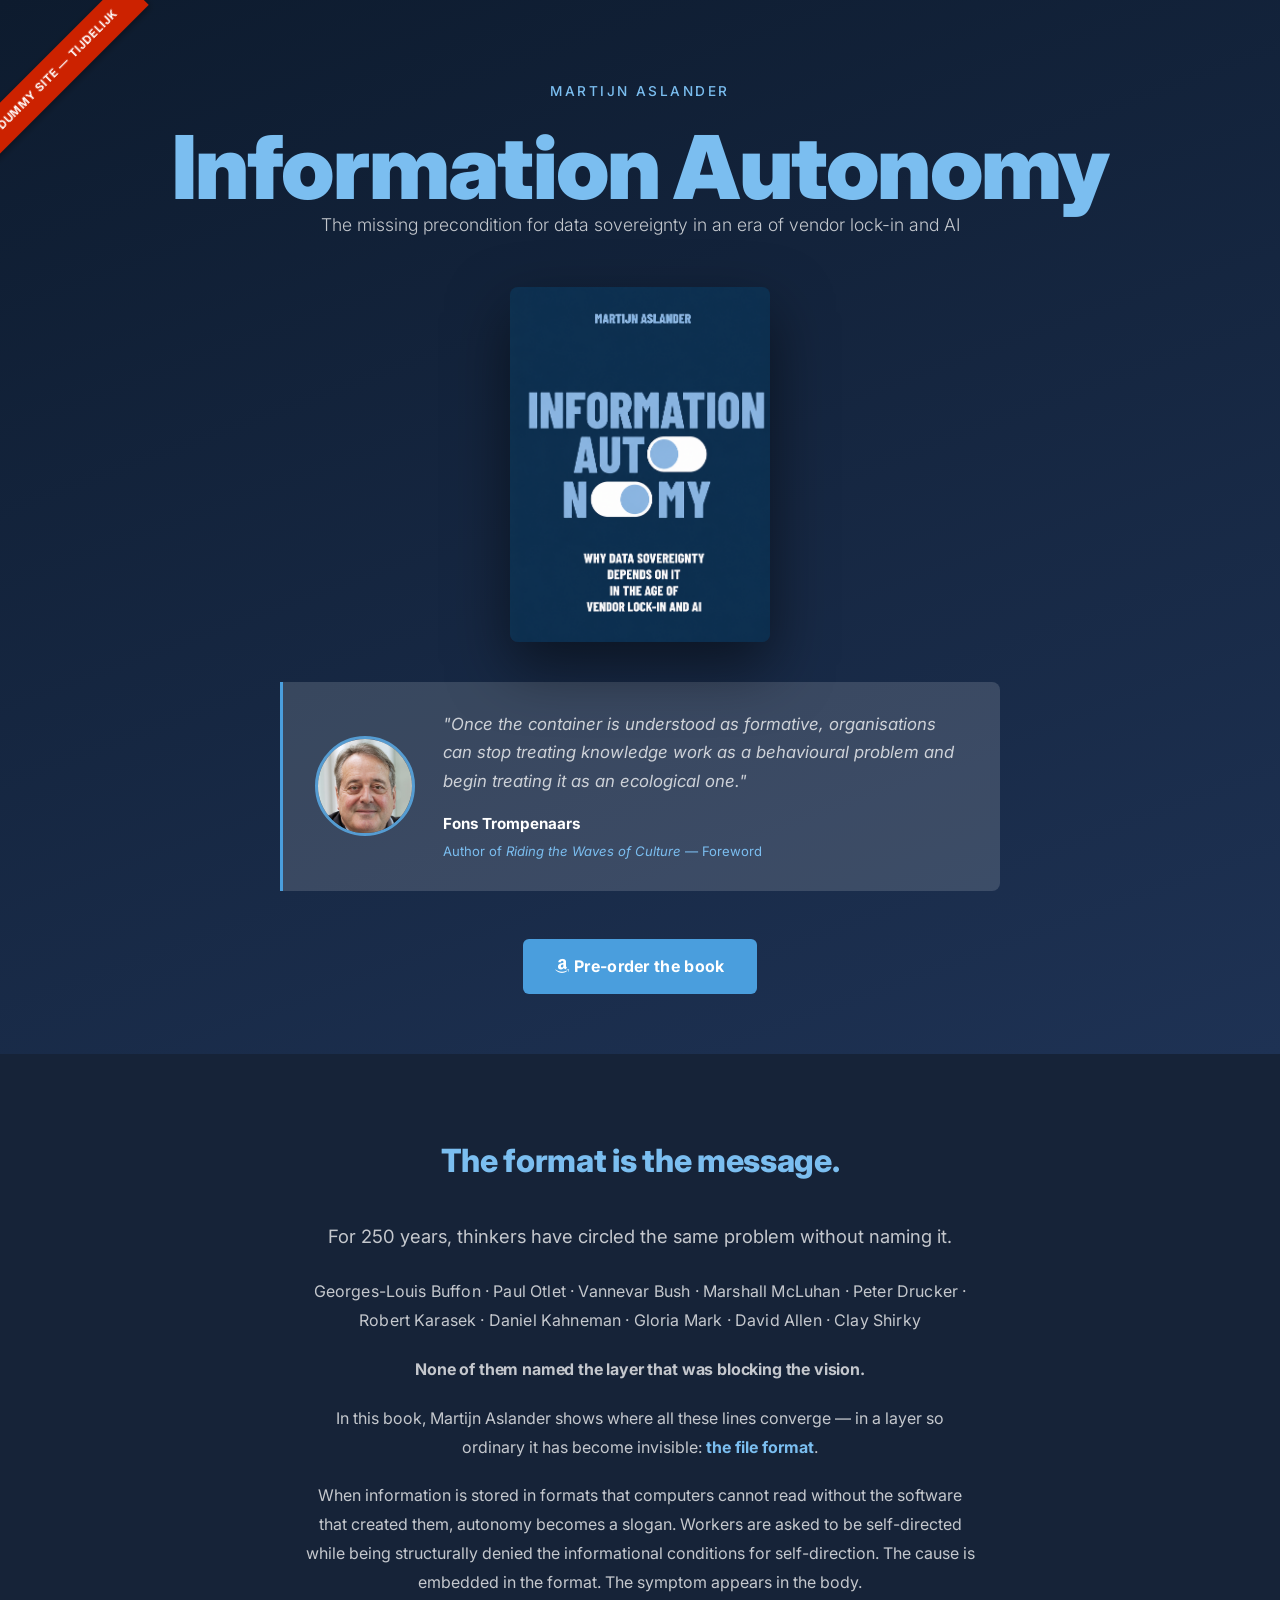
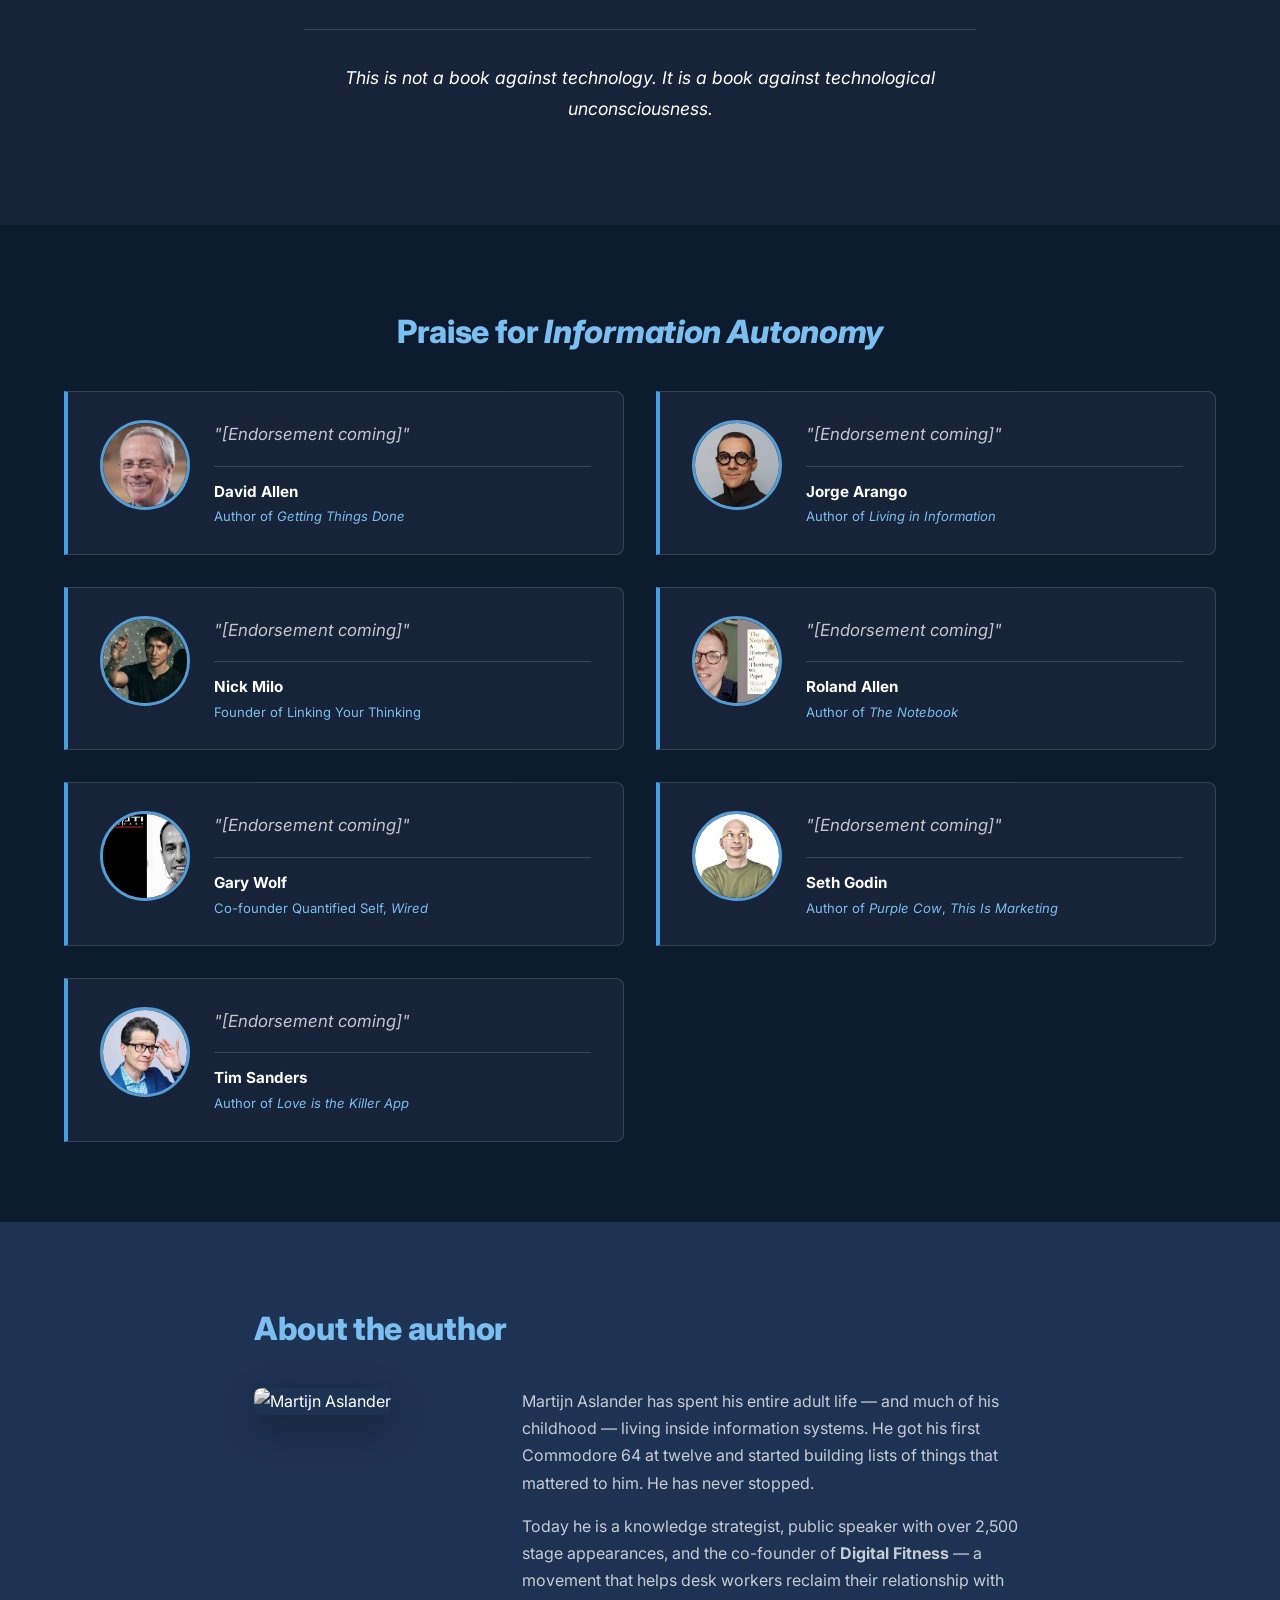
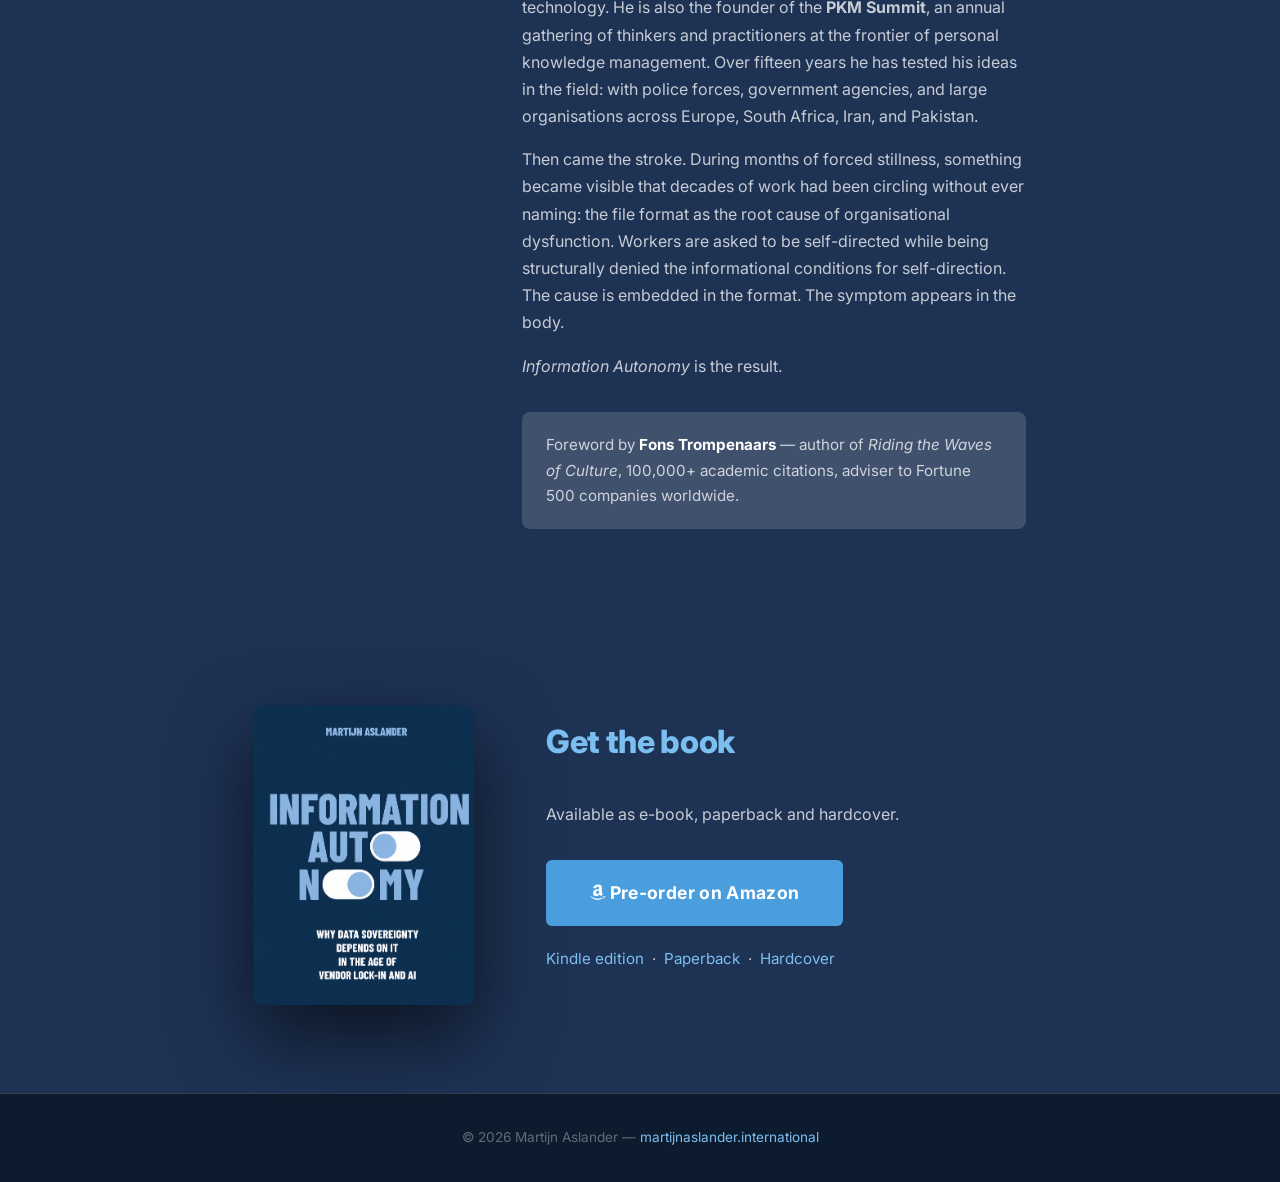
==== commit 3e9146c9: "Argument section: thinkers in blue, dramatic statement, epigram closing Co-Authored-By: Claude Sonne" ====
--- a/index.html
+++ b/index.html
@@ -41,11 +41,14 @@
   <section class="argument">
     <div class="container">
       <h2>The format is the message.</h2>
-      <p class="lead">For 250 years, thinkers have circled the same problem without naming it. Georges-Louis Buffon. Paul Otlet. Vannevar Bush. Marshall McLuhan. Peter Drucker. Robert Karasek. Daniel Kahneman. Gloria Mark. David Allen. Clay Shirky.</p>
-      <p>None of them named the layer that was blocking the vision.</p>
+      <p class="lead">For 250 years, thinkers have circled the same problem without naming it.</p>
+      <p class="thinkers-list">
+        <span>Georges-Louis Buffon</span> · <span>Paul Otlet</span> · <span>Vannevar Bush</span> · <span>Marshall McLuhan</span> · <span>Peter Drucker</span> · <span>Robert Karasek</span> · <span>Daniel Kahneman</span> · <span>Gloria Mark</span> · <span>David Allen</span> · <span>Clay Shirky</span>
+      </p>
+      <p class="argument-statement">None of them named the layer that was blocking the vision.</p>
       <p>In this book, Martijn Aslander shows where all these lines converge — in a layer so ordinary it has become invisible: <strong>the file format</strong>.</p>
       <p>When information is stored in formats that computers cannot read without the software that created them, autonomy becomes a slogan. Workers are asked to be self-directed while being structurally denied the informational conditions for self-direction. The cause is embedded in the format. The symptom appears in the body.</p>
-      <p>This is not a book against technology. It is a book against technological unconsciousness.</p>
+      <p class="argument-epigram">This is not a book against technology. It is a book against technological unconsciousness.</p>
     </div>
   </section>
 
--- a/style.css
+++ b/style.css
@@ -223,22 +223,54 @@
 /* ---- ARGUMENT ---- */
 .argument {
   background: var(--navy-mid);
+  text-align: center;
+}
+
+.argument .container {
+  max-width: 720px;
 }
 
 .argument .lead {
   font-size: 1.15rem;
   color: var(--white-dim);
+  margin-bottom: 24px;
+}
+
+.argument p {
+  color: var(--white-dim);
   margin-bottom: 20px;
-}
-
-.argument p {
-  color: var(--white-dim);
-  margin-bottom: 16px;
   font-size: 1rem;
+  line-height: 1.8;
 }
 
 .argument strong {
-  color: var(--white);
+  color: var(--blue-light);
+}
+
+.thinkers-list {
+  color: var(--blue-light);
+  font-size: 1.05rem;
+  line-height: 2;
+  margin-bottom: 48px;
+  letter-spacing: 0.01em;
+}
+
+.argument-statement {
+  font-size: 1.6rem;
+  font-weight: 700;
+  color: var(--white);
+  line-height: 1.35;
+  margin: 0 auto 40px;
+  letter-spacing: -0.01em;
+}
+
+.argument-epigram {
+  font-style: italic;
+  font-size: 1.1rem !important;
+  color: var(--white) !important;
+  margin-top: 32px;
+  padding-top: 32px;
+  border-top: 1px solid var(--white-faint);
 }
 
 /* ---- ENDORSEMENTS ---- */
@@ -248,6 +280,10 @@
 
 .endorsements .container {
   max-width: 1200px;
+}
+
+.endorsements h2 {
+  text-align: center;
 }
 
 .quotes-grid {
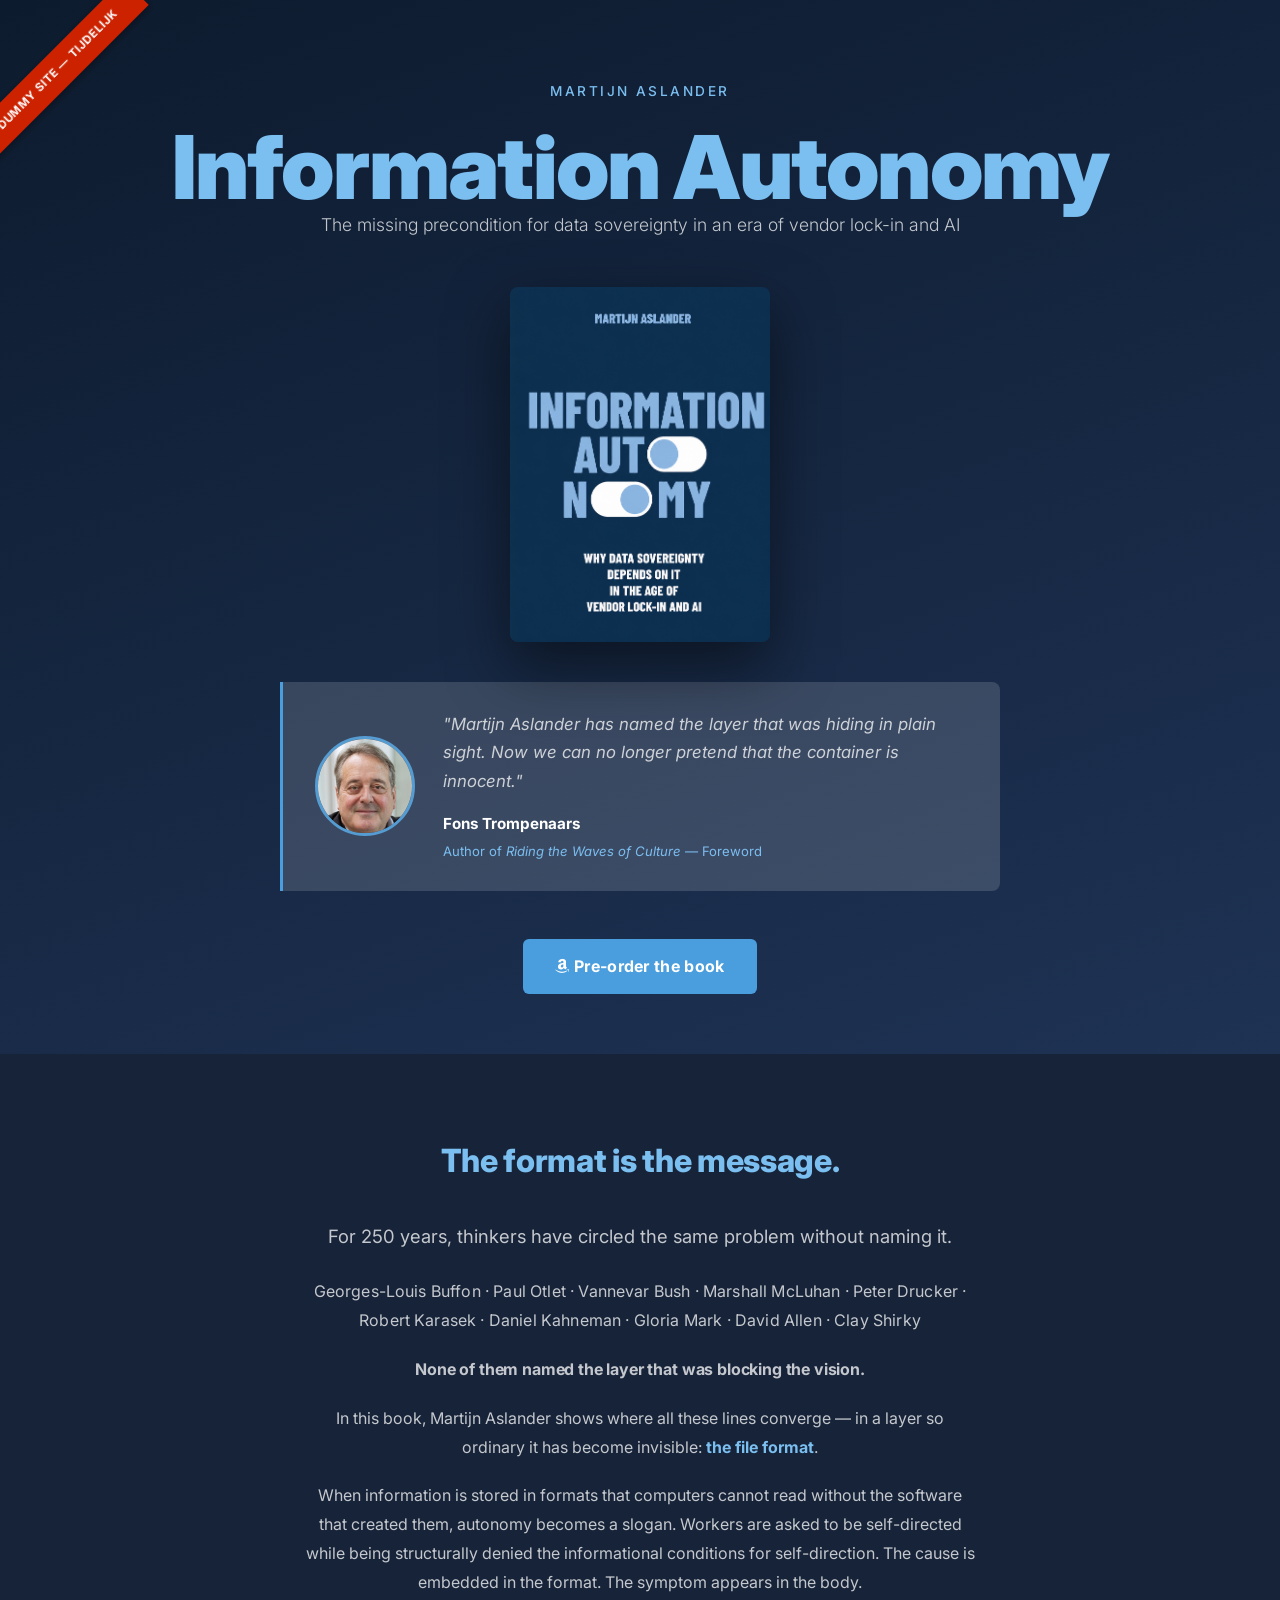
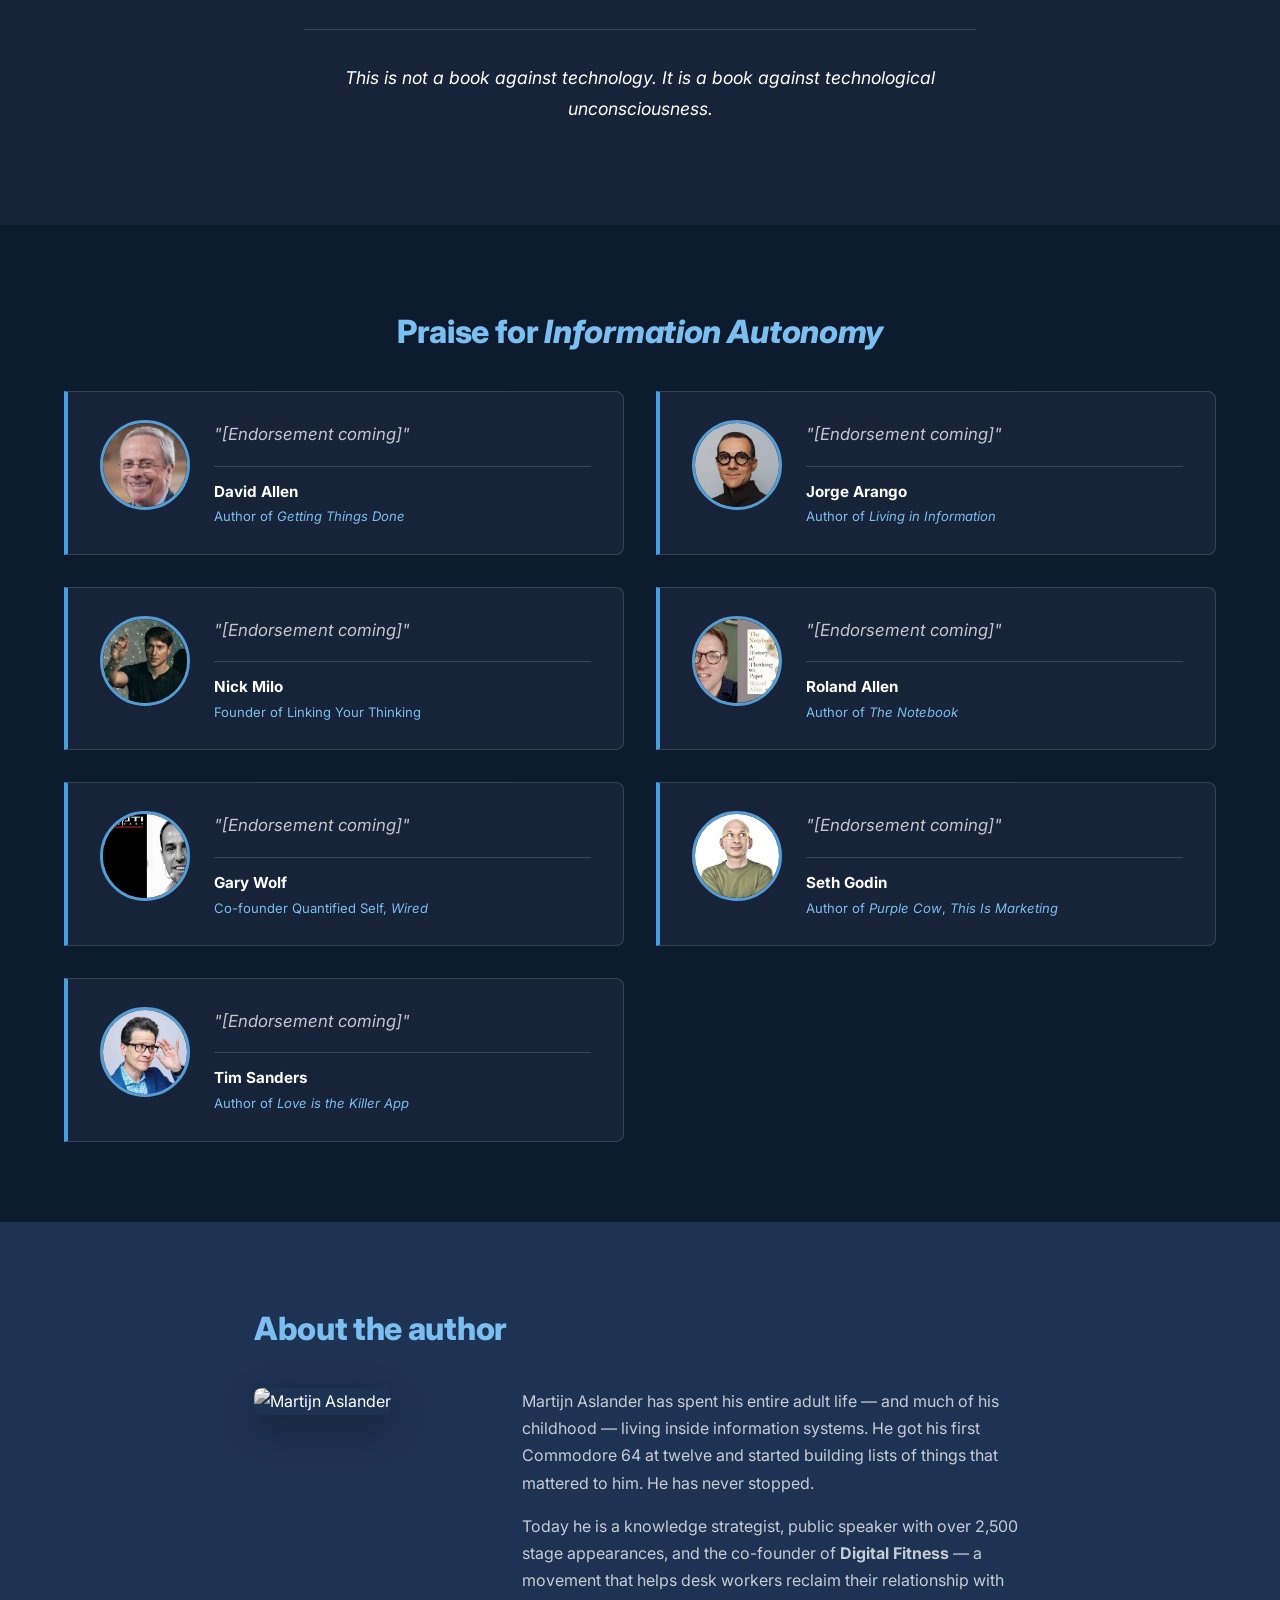
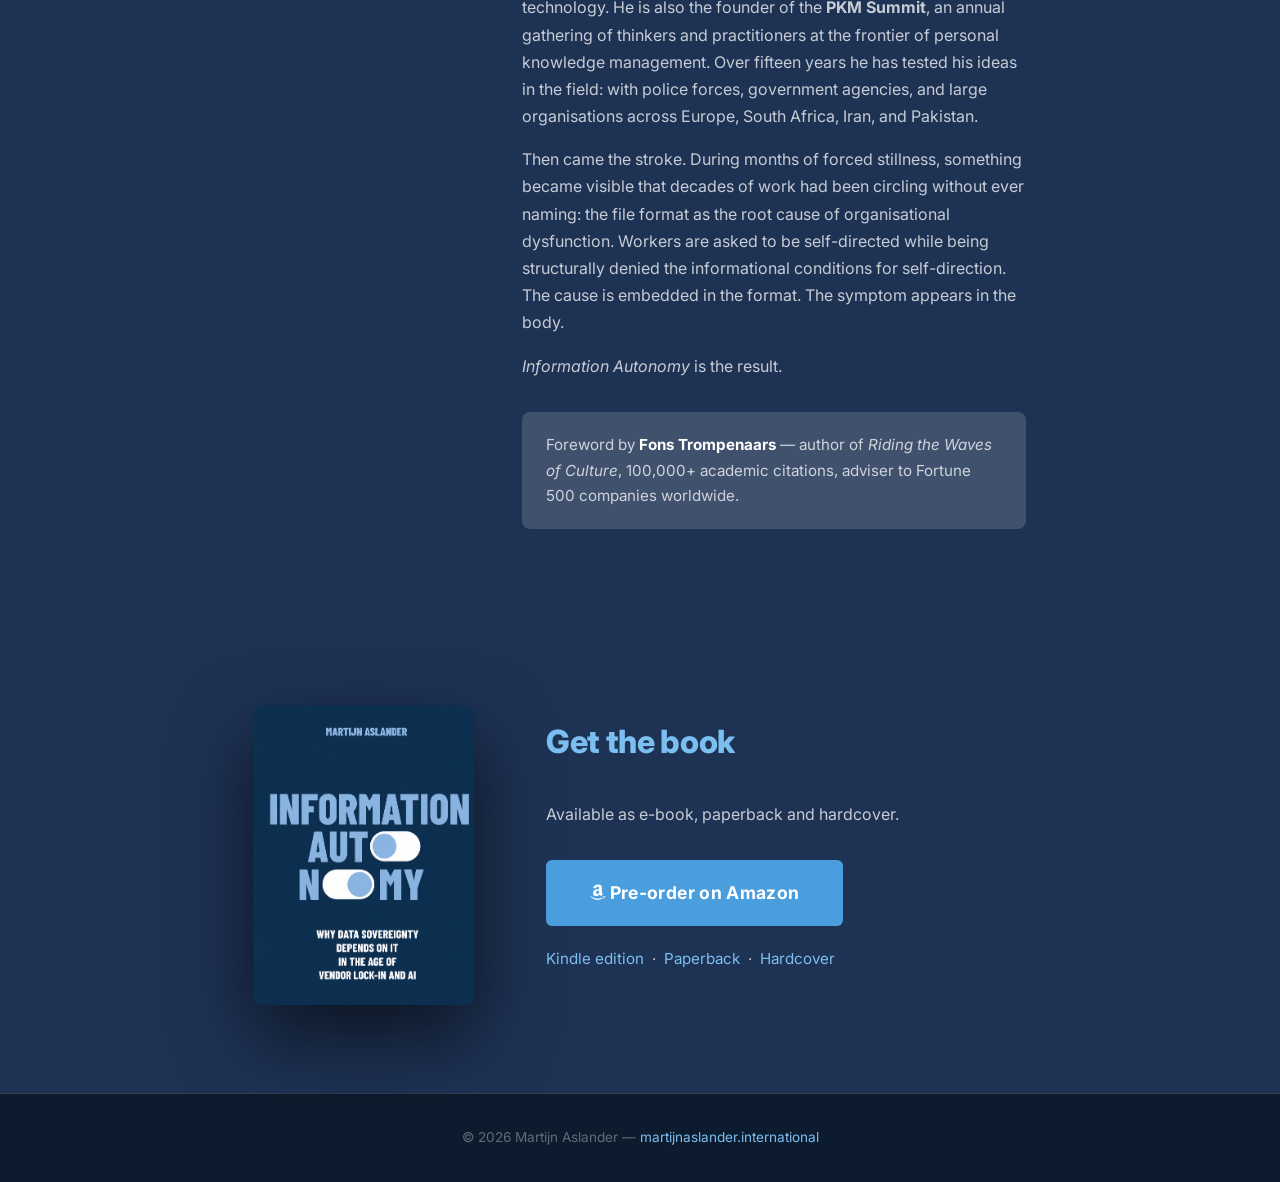
==== commit 71411464: "Replace Fons quote with stronger closing line from foreword Co-Authored-By: Claude Sonnet 4.6 <norep" ====
--- a/index.html
+++ b/index.html
@@ -26,7 +26,7 @@
       <blockquote class="hero-quote">
         <img src="photos/fons-trompenaars.jpg" alt="Fons Trompenaars" class="hero-quote-photo" />
         <div class="hero-quote-body">
-          <p class="hero-quote-text">"Once the container is understood as formative, organisations can stop treating knowledge work as a behavioural problem and begin treating it as an ecological one."</p>
+          <p class="hero-quote-text">"Martijn Aslander has named the layer that was hiding in plain sight. Now we can no longer pretend that the container is innocent."</p>
           <cite>
             <strong>Fons Trompenaars</strong>
             <span>Author of <em>Riding the Waves of Culture</em> — Foreword</span>
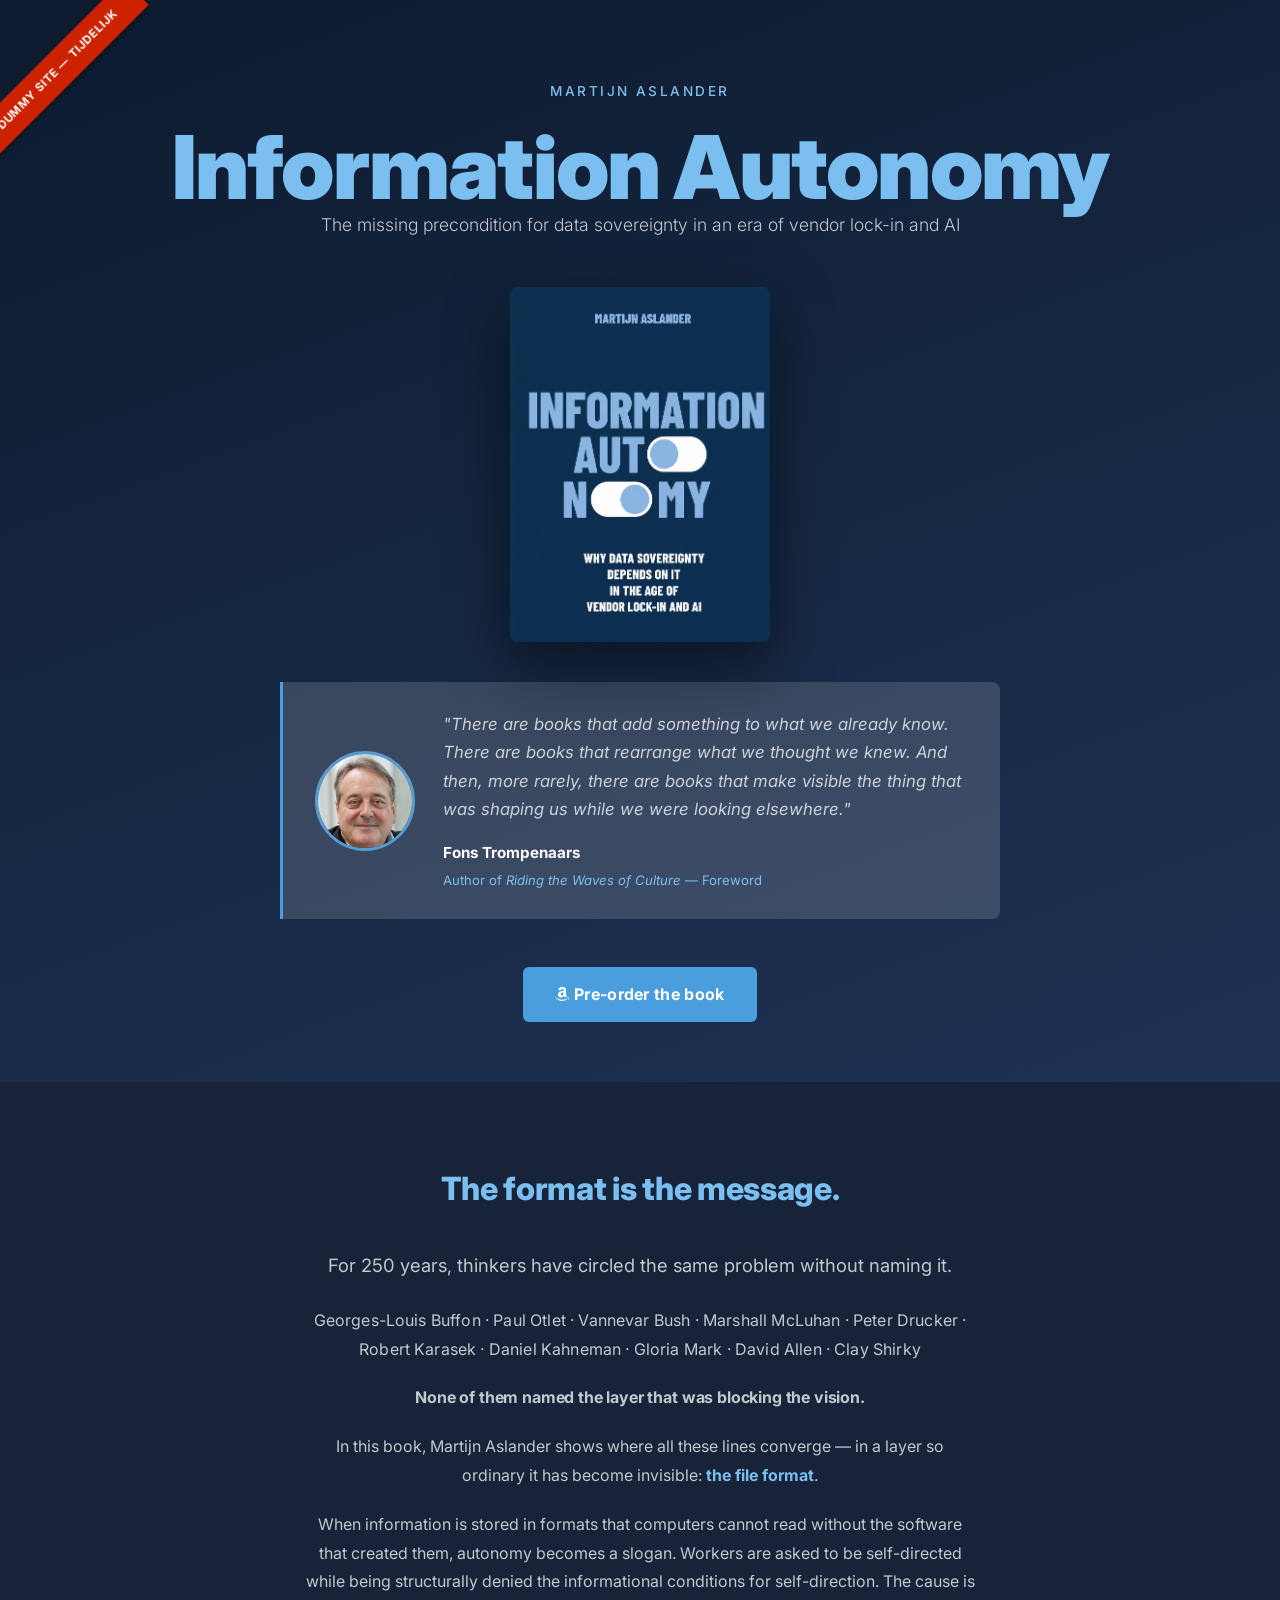
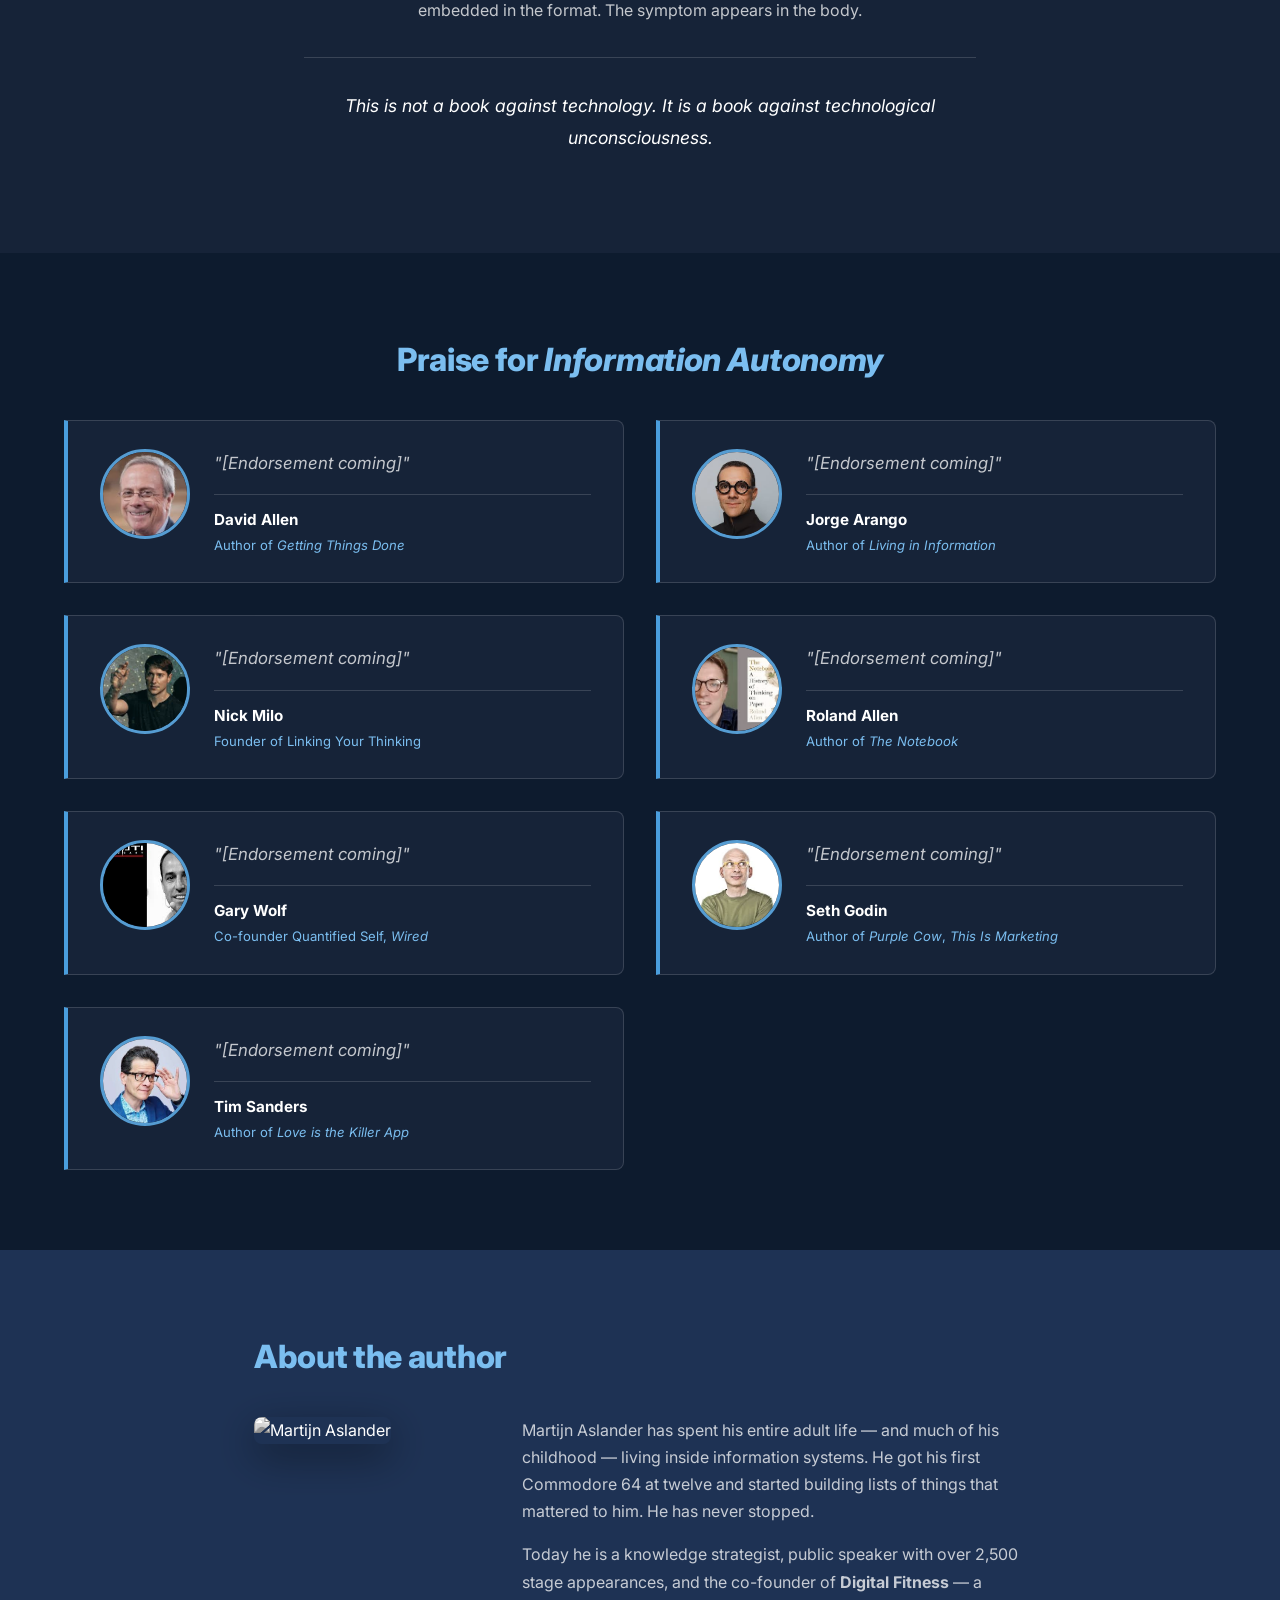
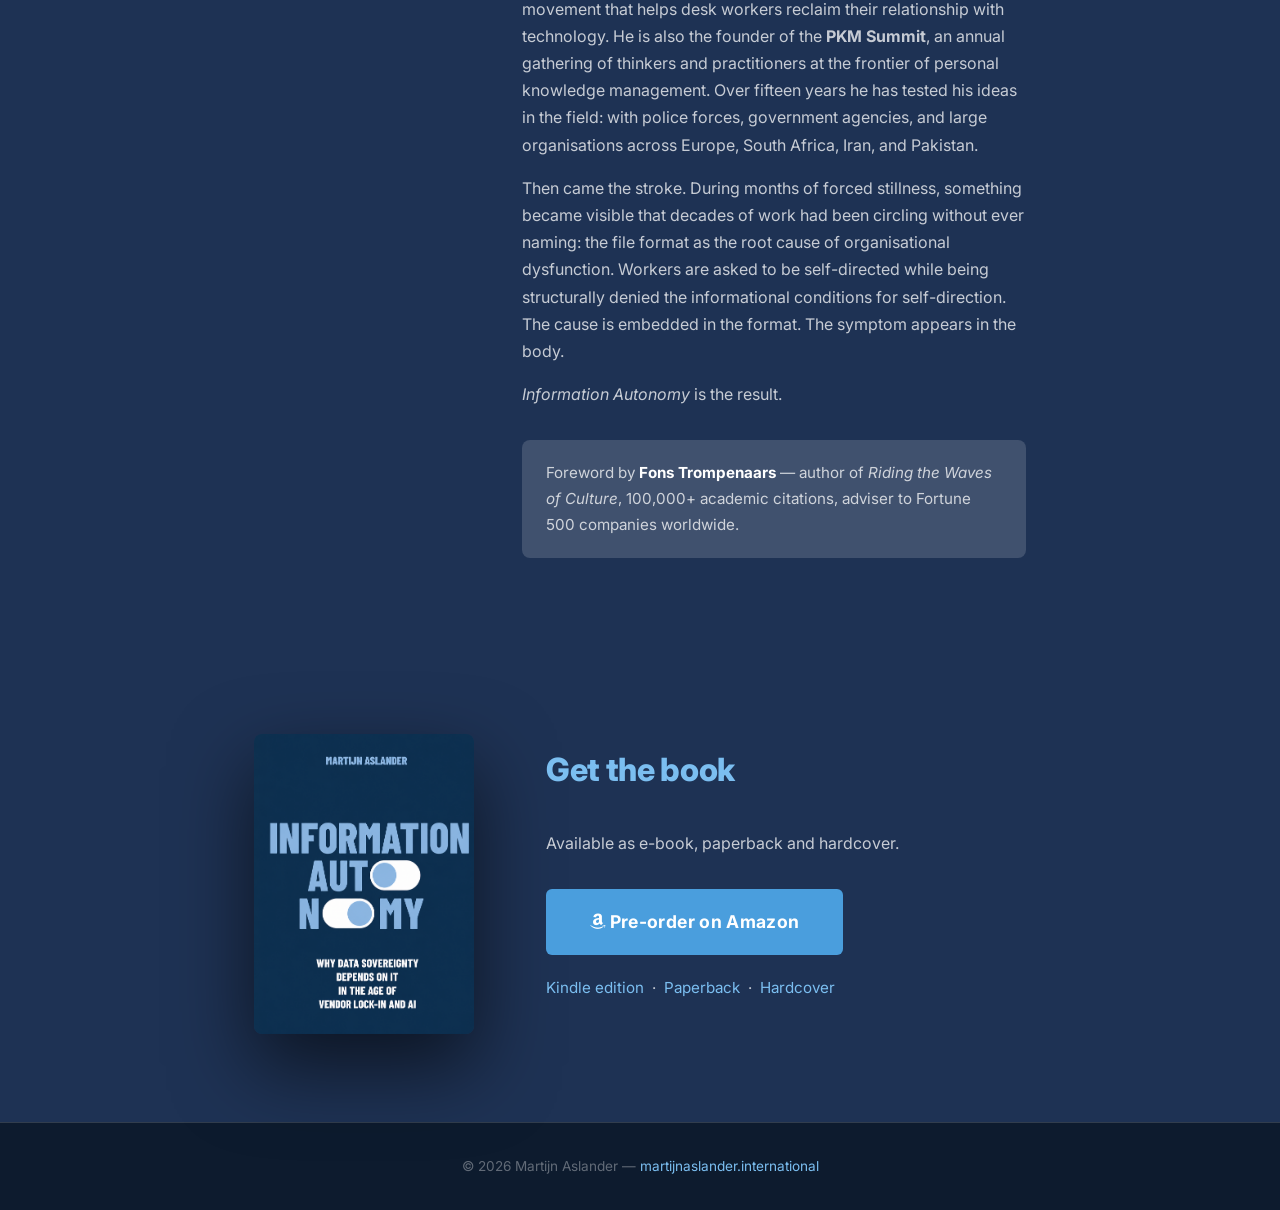
==== commit 83c8a3bb: "Fons quote: opening lines from foreword (invitation over conclusion) Co-Authored-By: Claude Sonnet 4" ====
--- a/index.html
+++ b/index.html
@@ -26,7 +26,7 @@
       <blockquote class="hero-quote">
         <img src="photos/fons-trompenaars.jpg" alt="Fons Trompenaars" class="hero-quote-photo" />
         <div class="hero-quote-body">
-          <p class="hero-quote-text">"Martijn Aslander has named the layer that was hiding in plain sight. Now we can no longer pretend that the container is innocent."</p>
+          <p class="hero-quote-text">"There are books that add something to what we already know. There are books that rearrange what we thought we knew. And then, more rarely, there are books that make visible the thing that was shaping us while we were looking elsewhere."</p>
           <cite>
             <strong>Fons Trompenaars</strong>
             <span>Author of <em>Riding the Waves of Culture</em> — Foreword</span>
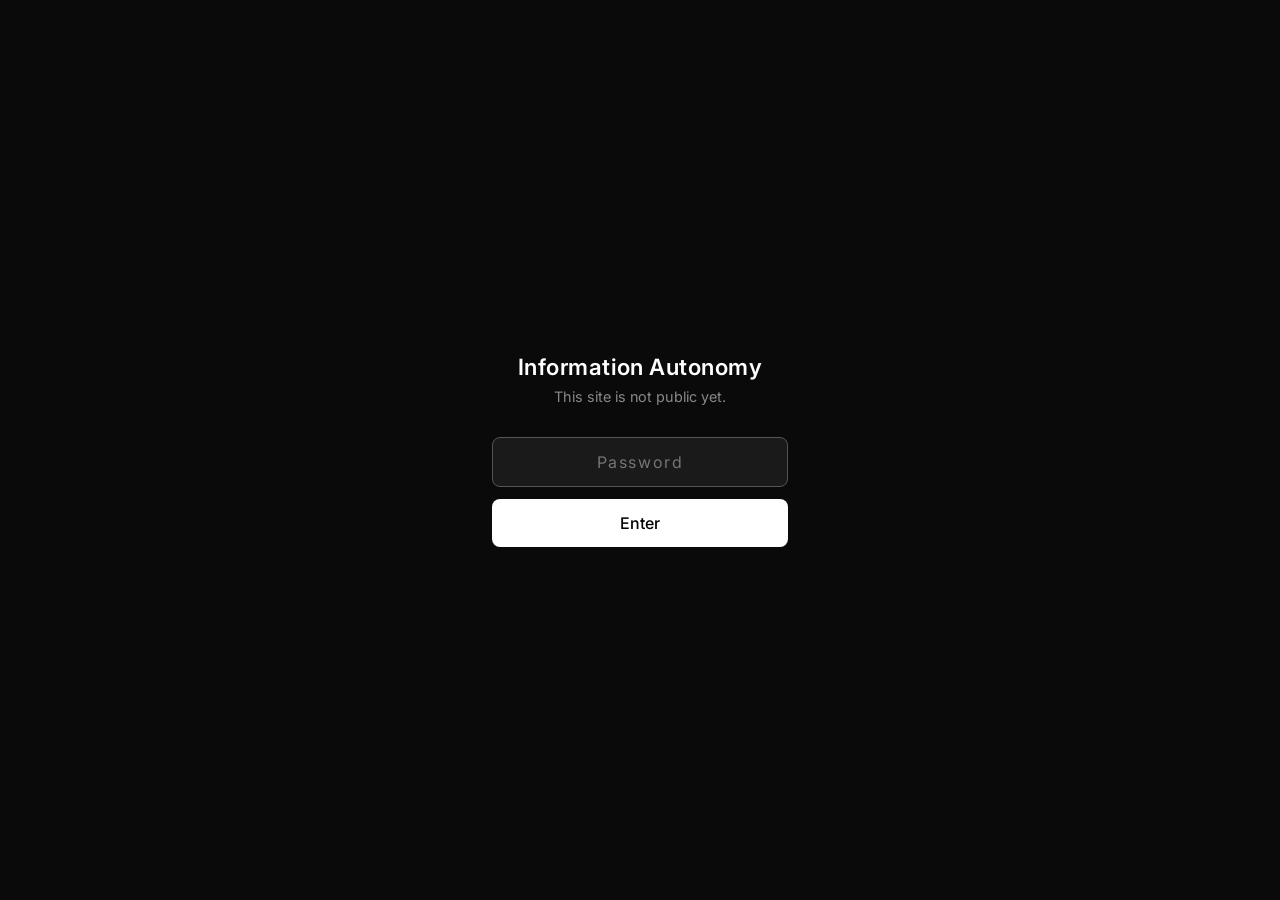
==== commit 0df15db6: "Add password gate — site not public yet - index.html → password page (ww: open), noindex tag - slide" ====
--- a/index.html
+++ b/index.html
@@ -3,188 +3,106 @@
 <head>
   <meta charset="UTF-8">
   <meta name="viewport" content="width=device-width, initial-scale=1.0">
-  <meta name="description" content="Information Autonomy — The missing precondition for data sovereignty in an era of vendor lock-in and AI. By Martijn Aslander. Foreword by Fons Trompenaars.">
-  <title>Information Autonomy — Martijn Aslander</title>
-  <link rel="preconnect" href="https://fonts.googleapis.com">
-  <link rel="preconnect" href="https://fonts.gstatic.com" crossorigin>
-  <link href="https://fonts.googleapis.com/css2?family=Inter:wght@300;400;500;600;700;800;900&display=swap" rel="stylesheet">
-  <link rel="stylesheet" href="style.css">
-  <link rel="stylesheet" href="https://cdnjs.cloudflare.com/ajax/libs/font-awesome/6.5.0/css/all.min.css">
+  <meta name="robots" content="noindex, nofollow">
+  <title>Information Autonomy</title>
+  <link href="https://fonts.googleapis.com/css2?family=Inter:wght@300;400;500;600&display=swap" rel="stylesheet">
+  <style>
+    * { box-sizing: border-box; margin: 0; padding: 0; }
+    body {
+      font-family: 'Inter', sans-serif;
+      background: #0a0a0a;
+      color: #fff;
+      min-height: 100vh;
+      display: flex;
+      align-items: center;
+      justify-content: center;
+    }
+    .gate {
+      text-align: center;
+      padding: 48px 32px;
+      max-width: 360px;
+      width: 100%;
+    }
+    h1 {
+      font-size: 1.4rem;
+      font-weight: 600;
+      letter-spacing: 0.02em;
+      margin-bottom: 8px;
+    }
+    p {
+      color: #888;
+      font-size: 0.9rem;
+      margin-bottom: 32px;
+    }
+    input[type="password"] {
+      width: 100%;
+      padding: 14px 16px;
+      font-size: 1rem;
+      font-family: inherit;
+      background: #1a1a1a;
+      border: 1px solid #333;
+      border-radius: 8px;
+      color: #fff;
+      outline: none;
+      text-align: center;
+      letter-spacing: 0.1em;
+      margin-bottom: 12px;
+      transition: border-color 0.2s;
+    }
+    input[type="password"]:focus {
+      border-color: #555;
+    }
+    button {
+      width: 100%;
+      padding: 14px;
+      font-size: 1rem;
+      font-family: inherit;
+      font-weight: 500;
+      background: #fff;
+      color: #000;
+      border: none;
+      border-radius: 8px;
+      cursor: pointer;
+      transition: background 0.2s;
+    }
+    button:hover { background: #e0e0e0; }
+    .error {
+      margin-top: 12px;
+      color: #ff6b6b;
+      font-size: 0.85rem;
+      display: none;
+    }
+  </style>
 </head>
 <body>
-  <div class="ribbon">Dummy Site — tijdelijk</div>
+  <div class="gate">
+    <h1>Information Autonomy</h1>
+    <p>This site is not public yet.</p>
+    <input type="password" id="pw" placeholder="Password" autofocus>
+    <button onclick="check()">Enter</button>
+    <div class="error" id="err">Incorrect password</div>
+  </div>
+  <script>
+    // Check if already authenticated
+    if (sessionStorage.getItem('ia_auth') === '1') {
+      window.location.replace('slides.html');
+    }
 
-  <!-- HERO -->
-  <section class="hero">
-    <div class="container">
-      <p class="author-name">Martijn Aslander</p>
-      <h1 class="book-title">Information Autonomy</h1>
-      <p class="subtitle">The missing precondition for data sovereignty in an era of vendor lock-in and AI</p>
-      <div class="hero-cover">
-        <img src="cover.png" alt="Information Autonomy — book cover" />
-      </div>
-      <blockquote class="hero-quote">
-        <img src="photos/fons-trompenaars.jpg" alt="Fons Trompenaars" class="hero-quote-photo" />
-        <div class="hero-quote-body">
-          <p class="hero-quote-text">"There are books that add something to what we already know. There are books that rearrange what we thought we knew. And then, more rarely, there are books that make visible the thing that was shaping us while we were looking elsewhere."</p>
-          <cite>
-            <strong>Fons Trompenaars</strong>
-            <span>Author of <em>Riding the Waves of Culture</em> — Foreword</span>
-          </cite>
-        </div>
-      </blockquote>
-      <a href="#order" class="btn-primary"><i class="fa-brands fa-amazon"></i> Pre-order the book</a>
-    </div>
-  </section>
+    function check() {
+      var pw = document.getElementById('pw').value;
+      if (pw === 'open') {
+        sessionStorage.setItem('ia_auth', '1');
+        window.location.replace('slides.html');
+      } else {
+        document.getElementById('err').style.display = 'block';
+        document.getElementById('pw').value = '';
+        document.getElementById('pw').focus();
+      }
+    }
 
-  <!-- ARGUMENT -->
-  <section class="argument">
-    <div class="container">
-      <h2>The format is the message.</h2>
-      <p class="lead">For 250 years, thinkers have circled the same problem without naming it.</p>
-      <p class="thinkers-list">
-        <span>Georges-Louis Buffon</span> · <span>Paul Otlet</span> · <span>Vannevar Bush</span> · <span>Marshall McLuhan</span> · <span>Peter Drucker</span> · <span>Robert Karasek</span> · <span>Daniel Kahneman</span> · <span>Gloria Mark</span> · <span>David Allen</span> · <span>Clay Shirky</span>
-      </p>
-      <p class="argument-statement">None of them named the layer that was blocking the vision.</p>
-      <p>In this book, Martijn Aslander shows where all these lines converge — in a layer so ordinary it has become invisible: <strong>the file format</strong>.</p>
-      <p>When information is stored in formats that computers cannot read without the software that created them, autonomy becomes a slogan. Workers are asked to be self-directed while being structurally denied the informational conditions for self-direction. The cause is embedded in the format. The symptom appears in the body.</p>
-      <p class="argument-epigram">This is not a book against technology. It is a book against technological unconsciousness.</p>
-    </div>
-  </section>
-
-  <!-- ENDORSEMENTS -->
-  <section class="endorsements">
-    <div class="container">
-      <h2>Praise for <em>Information Autonomy</em></h2>
-      <div class="quotes-grid">
-
-        <div class="quote-card">
-          <img src="photos/david-allen.jpg" alt="David Allen" class="quote-photo" onerror="this.style.display='none'" />
-          <div class="quote-body">
-            <p class="quote-text">"[Endorsement coming]"</p>
-            <div class="quote-attribution">
-              <p class="quote-author">David Allen</p>
-              <p class="quote-role">Author of <em>Getting Things Done</em></p>
-            </div>
-          </div>
-        </div>
-
-        <div class="quote-card">
-          <img src="photos/jorge-arango.jpg" alt="Jorge Arango" class="quote-photo" onerror="this.style.display='none'" />
-          <div class="quote-body">
-            <p class="quote-text">"[Endorsement coming]"</p>
-            <div class="quote-attribution">
-              <p class="quote-author">Jorge Arango</p>
-              <p class="quote-role">Author of <em>Living in Information</em></p>
-            </div>
-          </div>
-        </div>
-
-        <div class="quote-card">
-          <img src="photos/nick-milo.jpg" alt="Nick Milo" class="quote-photo" onerror="this.style.display='none'" />
-          <div class="quote-body">
-            <p class="quote-text">"[Endorsement coming]"</p>
-            <div class="quote-attribution">
-              <p class="quote-author">Nick Milo</p>
-              <p class="quote-role">Founder of Linking Your Thinking</p>
-            </div>
-          </div>
-        </div>
-
-        <div class="quote-card">
-          <img src="photos/roland-allen.jpg" alt="Roland Allen" class="quote-photo" onerror="this.style.display='none'" />
-          <div class="quote-body">
-            <p class="quote-text">"[Endorsement coming]"</p>
-            <div class="quote-attribution">
-              <p class="quote-author">Roland Allen</p>
-              <p class="quote-role">Author of <em>The Notebook</em></p>
-            </div>
-          </div>
-        </div>
-
-        <div class="quote-card">
-          <img src="photos/gary-wolf.jpg" alt="Gary Wolf" class="quote-photo" onerror="this.style.display='none'" />
-          <div class="quote-body">
-            <p class="quote-text">"[Endorsement coming]"</p>
-            <div class="quote-attribution">
-              <p class="quote-author">Gary Wolf</p>
-              <p class="quote-role">Co-founder Quantified Self, <em>Wired</em></p>
-            </div>
-          </div>
-        </div>
-
-        <div class="quote-card">
-          <img src="photos/seth-godin.jpg" alt="Seth Godin" class="quote-photo" onerror="this.style.display='none'" />
-          <div class="quote-body">
-            <p class="quote-text">"[Endorsement coming]"</p>
-            <div class="quote-attribution">
-              <p class="quote-author">Seth Godin</p>
-              <p class="quote-role">Author of <em>Purple Cow</em>, <em>This Is Marketing</em></p>
-            </div>
-          </div>
-        </div>
-
-        <div class="quote-card">
-          <img src="photos/tim-sanders.jpg" alt="Tim Sanders" class="quote-photo" onerror="this.style.display='none'" />
-          <div class="quote-body">
-            <p class="quote-text">"[Endorsement coming]"</p>
-            <div class="quote-attribution">
-              <p class="quote-author">Tim Sanders</p>
-              <p class="quote-role">Author of <em>Love is the Killer App</em></p>
-            </div>
-          </div>
-        </div>
-
-      </div>
-    </div>
-  </section>
-
-  <!-- ABOUT -->
-  <section class="about">
-    <div class="container">
-      <h2>About the author</h2>
-      <div class="about-inner">
-        <div class="about-photo">
-          <img src="martijn.jpg" alt="Martijn Aslander" />
-        </div>
-        <div class="about-text">
-          <p>Martijn Aslander has spent his entire adult life — and much of his childhood — living inside information systems. He got his first Commodore 64 at twelve and started building lists of things that mattered to him. He has never stopped.</p>
-          <p>Today he is a knowledge strategist, public speaker with over 2,500 stage appearances, and the co-founder of <strong>Digital Fitness</strong> — a movement that helps desk workers reclaim their relationship with technology. He is also the founder of the <strong>PKM Summit</strong>, an annual gathering of thinkers and practitioners at the frontier of personal knowledge management. Over fifteen years he has tested his ideas in the field: with police forces, government agencies, and large organisations across Europe, South Africa, Iran, and Pakistan.</p>
-          <p>Then came the stroke. During months of forced stillness, something became visible that decades of work had been circling without ever naming: the file format as the root cause of organisational dysfunction. Workers are asked to be self-directed while being structurally denied the informational conditions for self-direction. The cause is embedded in the format. The symptom appears in the body.</p>
-          <p><em>Information Autonomy</em> is the result.</p>
-          <p class="foreword-note">Foreword by <strong>Fons Trompenaars</strong> — author of <em>Riding the Waves of Culture</em>, 100,000+ academic citations, adviser to Fortune 500 companies worldwide.</p>
-        </div>
-      </div>
-    </div>
-  </section>
-
-  <!-- ORDER -->
-  <section class="order" id="order">
-    <div class="container">
-      <div class="order-inner">
-        <div class="order-cover">
-          <img src="cover.png" alt="Information Autonomy book cover" />
-        </div>
-        <div class="order-content">
-          <h2>Get the book</h2>
-          <p>Available as e-book, paperback and hardcover.</p>
-          <a href="#" class="btn-primary btn-large"><i class="fa-brands fa-amazon"></i> Pre-order on Amazon</a>
-          <p class="order-links">
-            <a href="#">Kindle edition</a> &nbsp;·&nbsp;
-            <a href="#">Paperback</a> &nbsp;·&nbsp;
-            <a href="#">Hardcover</a>
-          </p>
-        </div>
-      </div>
-    </div>
-  </section>
-
-  <!-- FOOTER -->
-  <footer>
-    <div class="container">
-      <p>© 2026 Martijn Aslander — <a href="https://martijnaslander.international">martijnaslander.international</a></p>
-    </div>
-  </footer>
-
+    document.getElementById('pw').addEventListener('keydown', function(e) {
+      if (e.key === 'Enter') check();
+    });
+  </script>
 </body>
 </html>
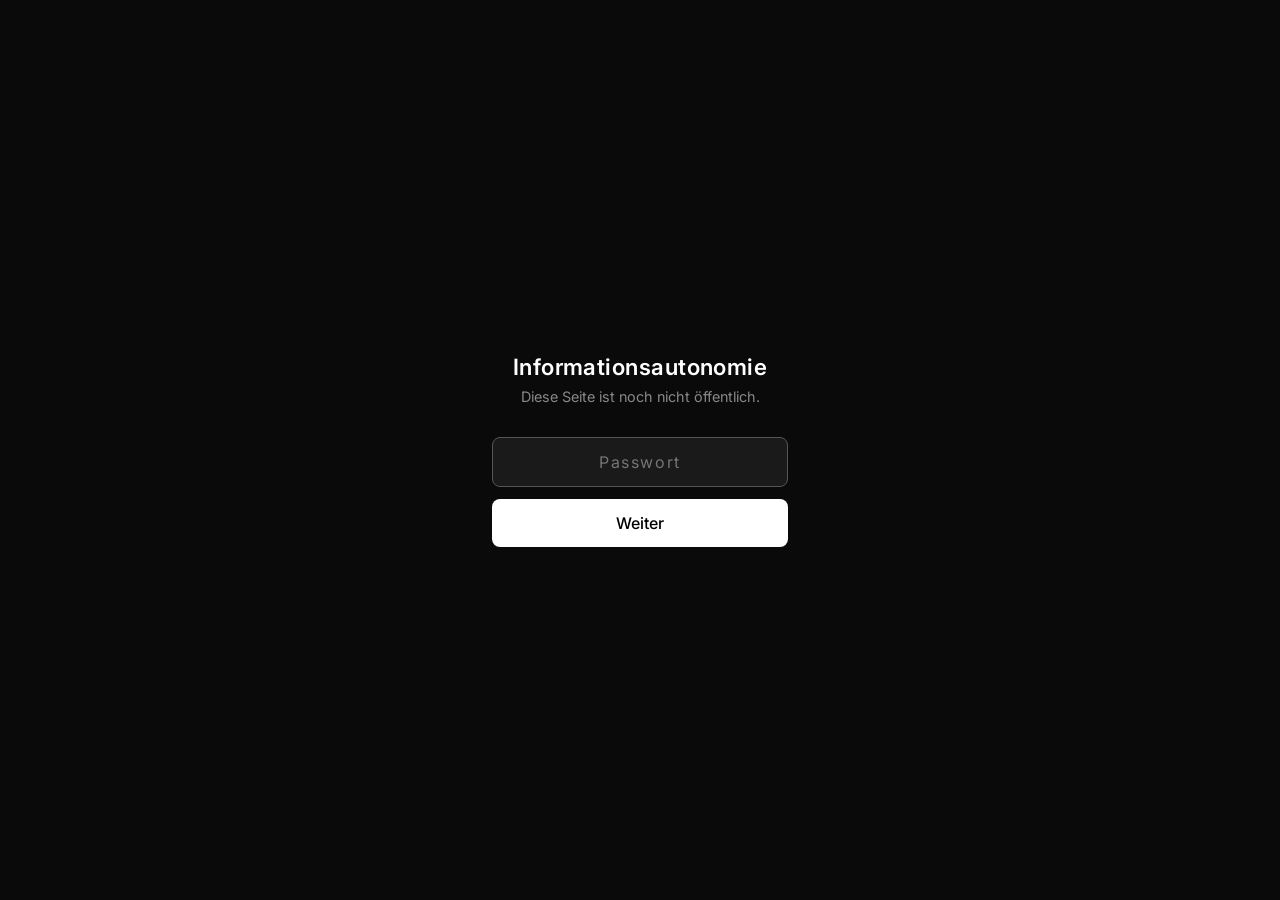
==== commit b7ad104d: "Duitse site: Informationsautonomie Volledige vertaling van de EN-site: - slides.html → volledig Duit" ====
--- a/index.html
+++ b/index.html
@@ -1,10 +1,10 @@
 <!DOCTYPE html>
-<html lang="en">
+<html lang="de">
 <head>
   <meta charset="UTF-8">
   <meta name="viewport" content="width=device-width, initial-scale=1.0">
   <meta name="robots" content="noindex, nofollow">
-  <title>Information Autonomy</title>
+  <title>Informationsautonomie</title>
   <link href="https://fonts.googleapis.com/css2?family=Inter:wght@300;400;500;600&display=swap" rel="stylesheet">
   <style>
     * { box-sizing: border-box; margin: 0; padding: 0; }
@@ -49,9 +49,7 @@
       margin-bottom: 12px;
       transition: border-color 0.2s;
     }
-    input[type="password"]:focus {
-      border-color: #555;
-    }
+    input[type="password"]:focus { border-color: #555; }
     button {
       width: 100%;
       padding: 14px;
@@ -76,22 +74,20 @@
 </head>
 <body>
   <div class="gate">
-    <h1>Information Autonomy</h1>
-    <p>This site is not public yet.</p>
-    <input type="password" id="pw" placeholder="Password" autofocus>
-    <button onclick="check()">Enter</button>
-    <div class="error" id="err">Incorrect password</div>
+    <h1>Informationsautonomie</h1>
+    <p>Diese Seite ist noch nicht öffentlich.</p>
+    <input type="password" id="pw" placeholder="Passwort" autofocus>
+    <button onclick="check()">Weiter</button>
+    <div class="error" id="err">Falsches Passwort</div>
   </div>
   <script>
-    // Check if already authenticated
-    if (sessionStorage.getItem('ia_auth') === '1') {
+    if (sessionStorage.getItem('ia_de_auth') === '1') {
       window.location.replace('slides.html');
     }
-
     function check() {
       var pw = document.getElementById('pw').value;
       if (pw === 'open') {
-        sessionStorage.setItem('ia_auth', '1');
+        sessionStorage.setItem('ia_de_auth', '1');
         window.location.replace('slides.html');
       } else {
         document.getElementById('err').style.display = 'block';
@@ -99,7 +95,6 @@
         document.getElementById('pw').focus();
       }
     }
-
     document.getElementById('pw').addEventListener('keydown', function(e) {
       if (e.key === 'Enter') check();
     });
